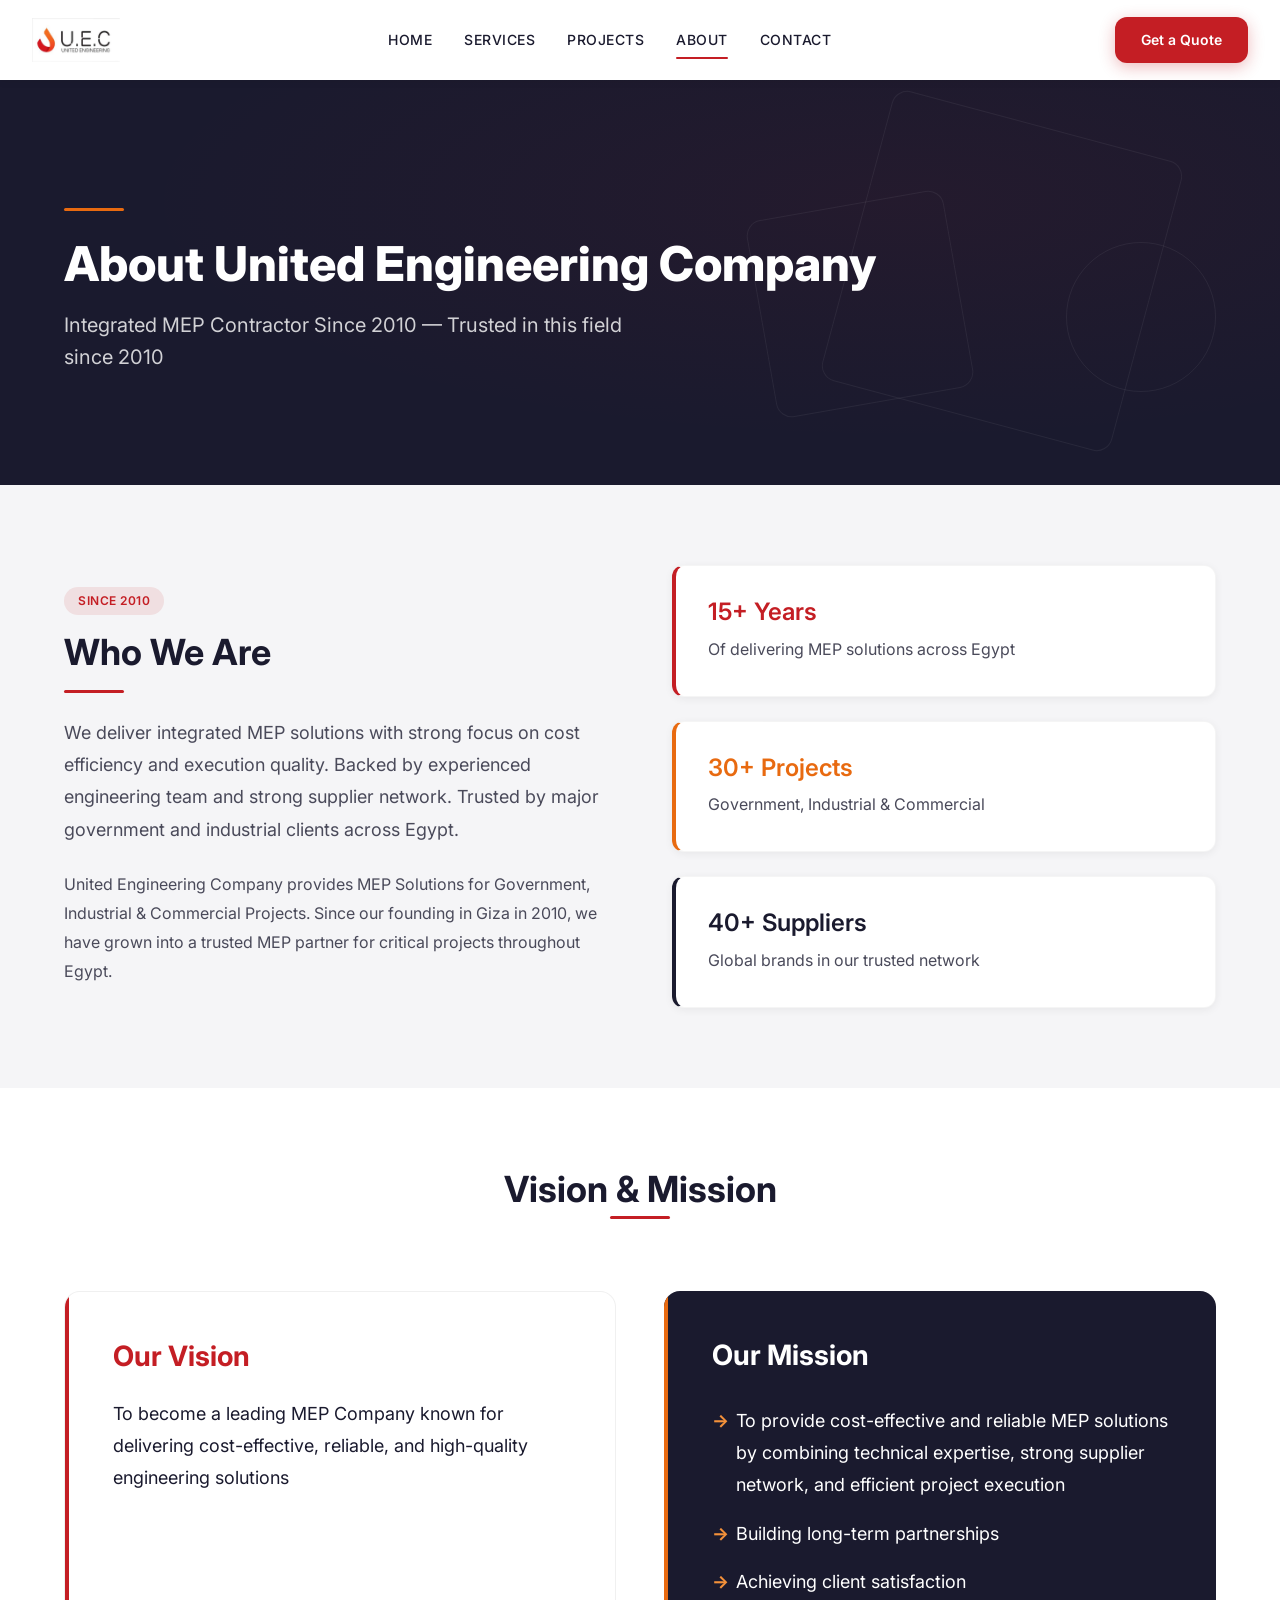
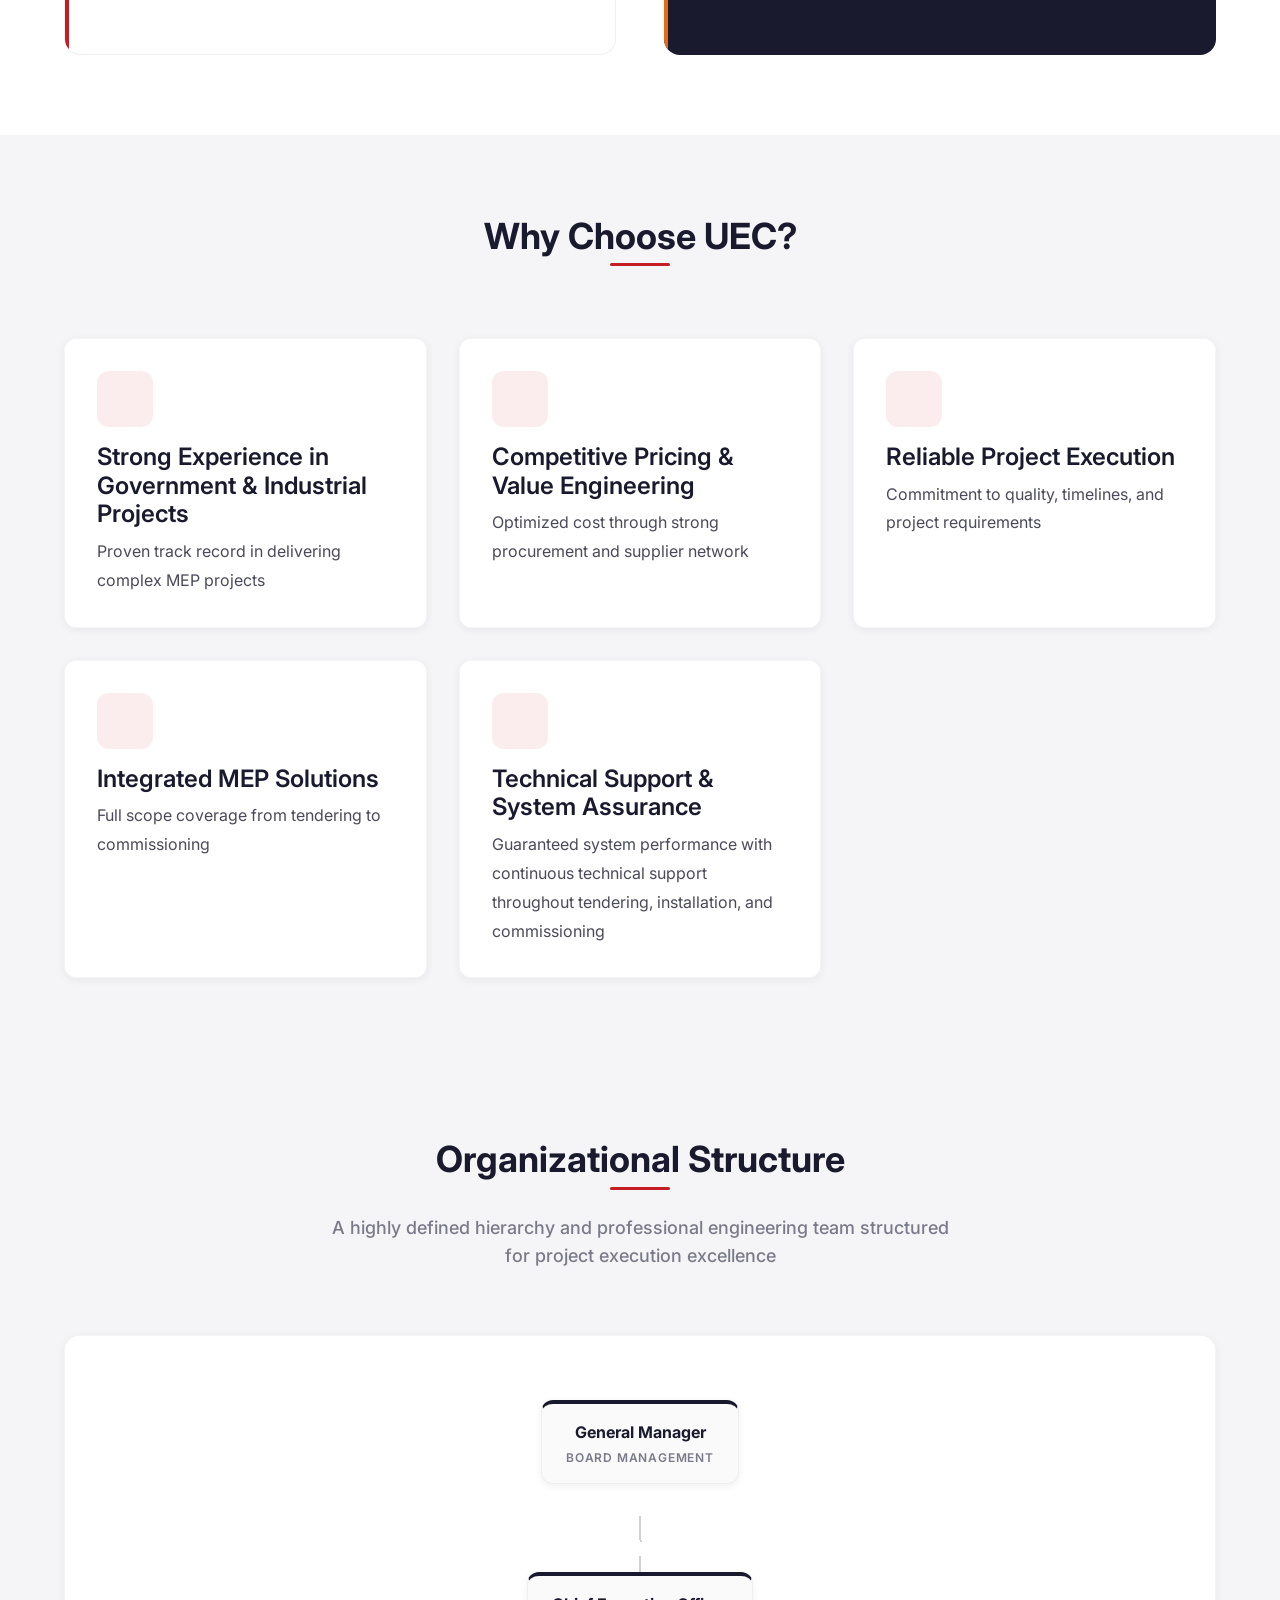
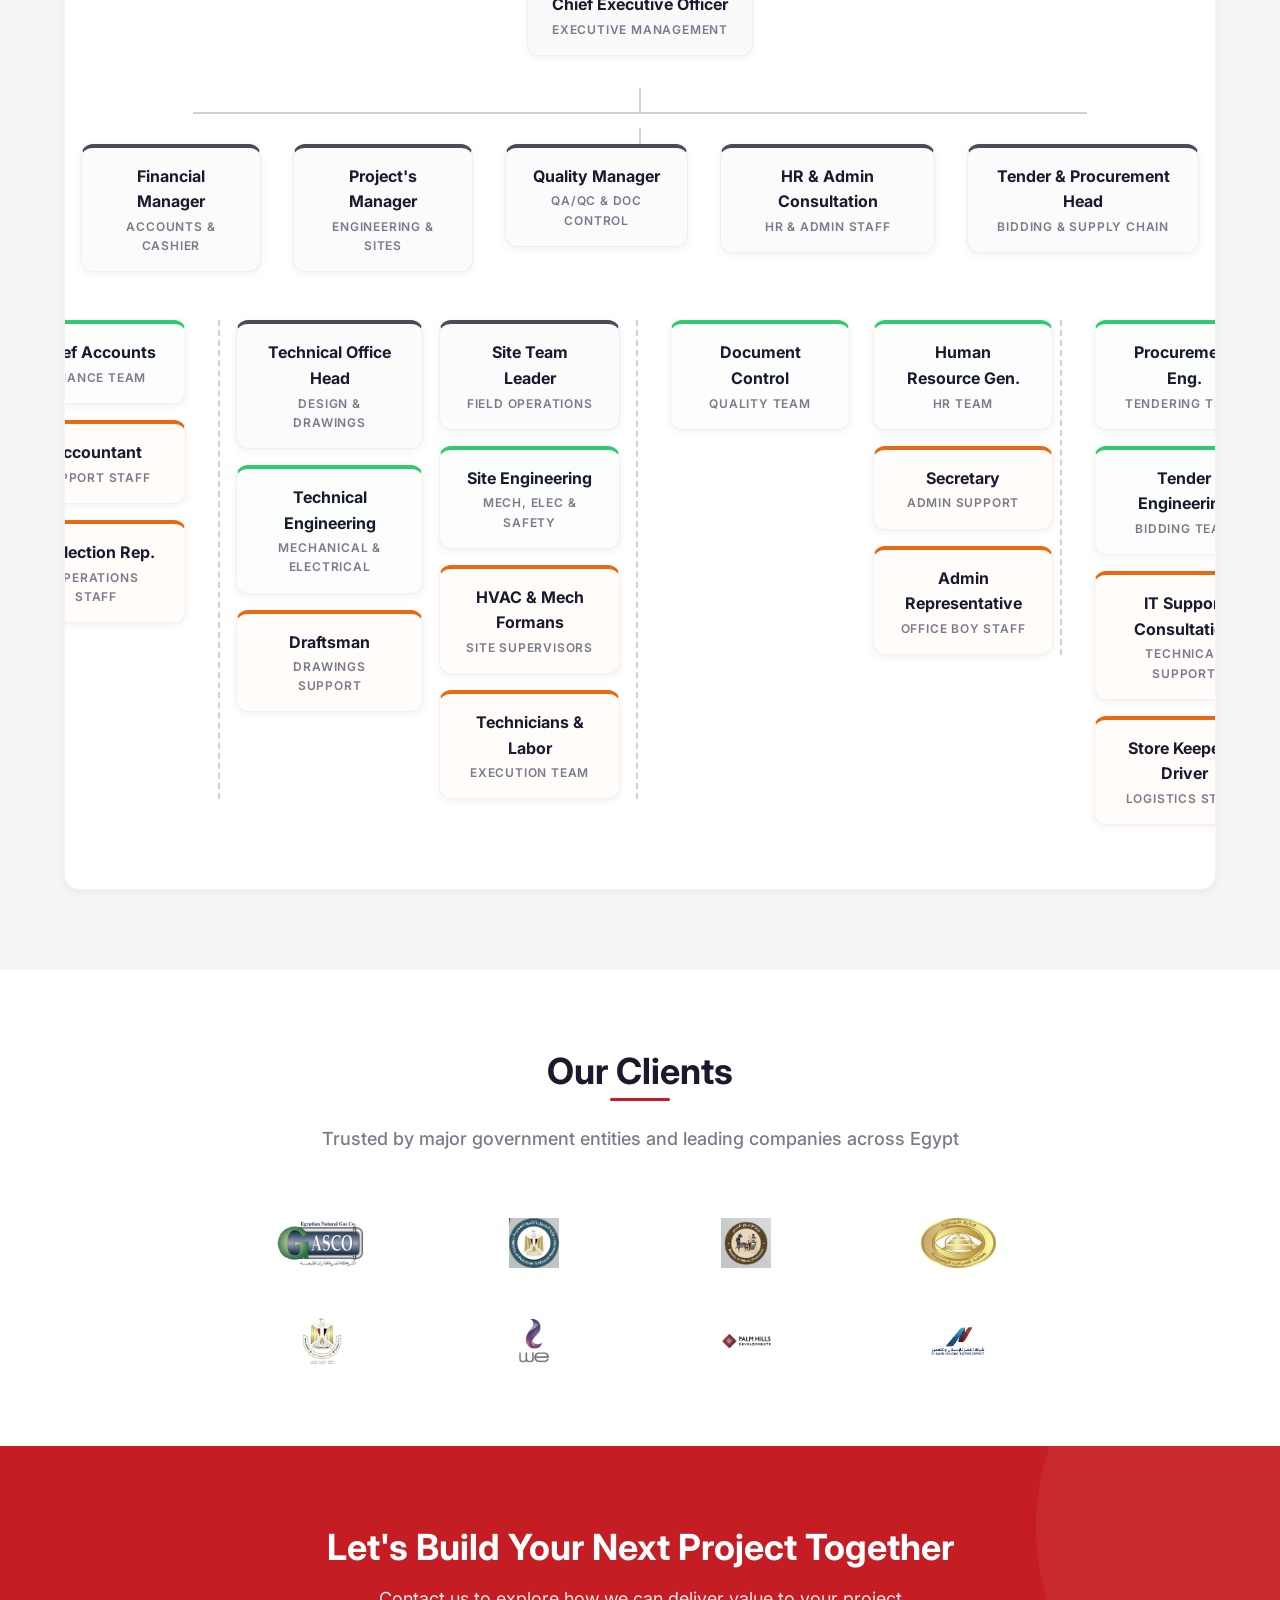
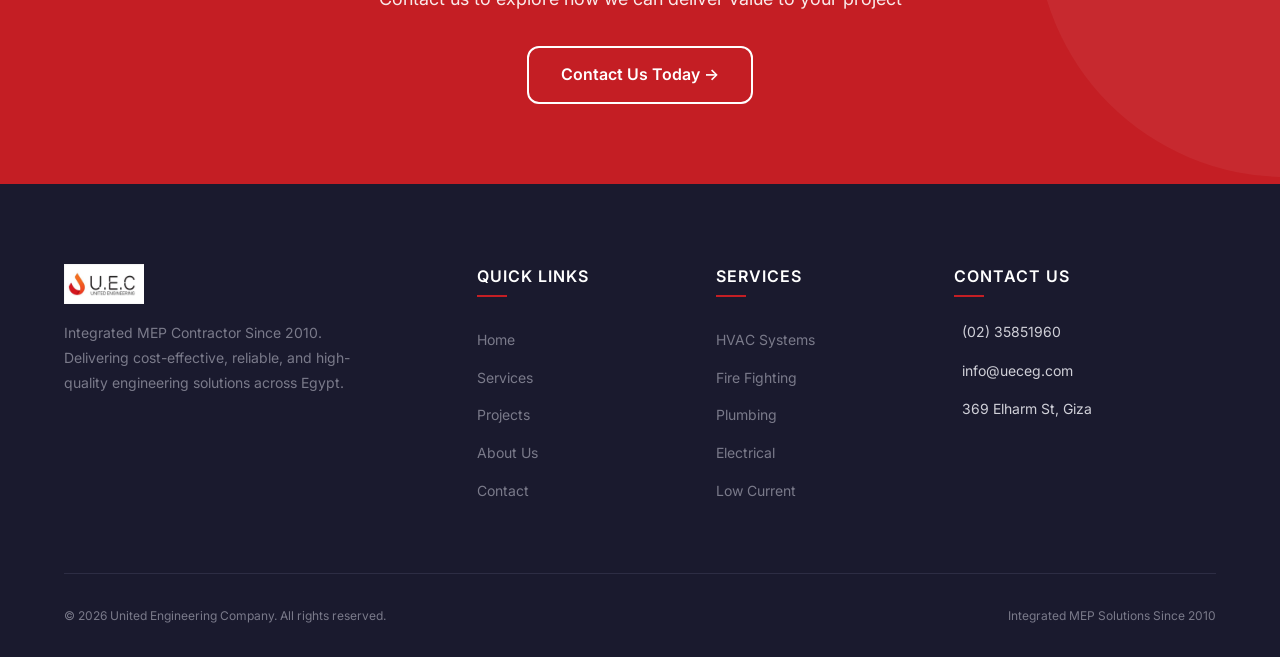
==== about.html @ 340e1df9 "Initial Commit" ====
<!DOCTYPE html>
<html lang="en">
<head>
  <meta charset="UTF-8">
  <meta name="viewport" content="width=device-width, initial-scale=1.0">
  <title>About Us — UEC | Trusted MEP Partner Since 2010</title>
  <meta name="description" content="Learn about United Engineering Company — our mission, vision, organizational structure, trusted clients, and supplier network.">
  <link rel="preconnect" href="https://fonts.googleapis.com">
  <link rel="preconnect" href="https://fonts.gstatic.com" crossorigin>
  <link href="https://fonts.googleapis.com/css2?family=Inter:wght@400;500;600;700;800&display=swap" rel="stylesheet">
  <link rel="stylesheet" href="css/reset.css">
  <link rel="stylesheet" href="css/variables.css">
  <link rel="stylesheet" href="css/base.css">
  <link rel="stylesheet" href="css/layout.css">
  <link rel="stylesheet" href="css/nav.css">
  <link rel="stylesheet" href="css/hero.css">
  <link rel="stylesheet" href="css/components.css">
  <link rel="stylesheet" href="css/footer.css">
  <link rel="stylesheet" href="css/icons.css">
  <link rel="stylesheet" href="css/animations.css">
  <link rel="stylesheet" href="css/responsive.css">
</head>
<body class="page-content">

  <!-- NAVBAR -->
  <nav class="navbar solid" id="navbar">
    <div class="nav-container">
      <a href="index.html" class="nav-logo"><img src="assets/images/logo_uec.jpeg" alt="UEC Logo"></a>
      <div class="nav-links">
        <a href="index.html">Home</a><a href="services.html">Services</a><a href="projects.html">Projects</a><a href="about.html" class="active">About</a><a href="contact.html">Contact</a>
      </div>
      <div class="nav-cta"><a href="contact.html" class="btn btn-primary btn-sm">Get a Quote</a></div>
      <button class="nav-toggle" id="navToggle" aria-label="Toggle navigation"><span></span><span></span><span></span></button>
    </div>
  </nav>
  <div class="nav-mobile" id="navMobile">
    <a href="index.html">Home</a><a href="services.html">Services</a><a href="projects.html">Projects</a><a href="about.html">About</a><a href="contact.html">Contact</a>
  </div>

  <!-- HERO -->
  <section class="hero-sub">
    <div class="hero-shapes">
      <div class="shape shape-1"></div>
      <div class="shape shape-2"></div>
      <div class="shape shape-3"></div>
    </div>
    <div class="container">
      <div class="divider"></div>
      <h1>About United Engineering Company</h1>
      <p>Integrated MEP Contractor Since 2010 — Trusted in this field since 2010</p>
    </div>
  </section>

  <!-- ABOUT / COMPANY STORY -->
  <section class="section" id="company-story">
    <div class="container">
      <div class="grid-2 reveal" style="align-items:center;gap:var(--space-3xl);">
        <div>
          <span class="badge badge-primary" style="margin-bottom:16px;">Since 2010</span>
          <h2>Who We Are</h2>
          <div class="divider" style="margin-bottom:var(--space-lg);"></div>
          <p style="font-size:var(--font-size-md);line-height:var(--line-height-relaxed);color:var(--color-grey-dark);margin-bottom:var(--space-lg);">We deliver integrated MEP solutions with strong focus on cost efficiency and execution quality. Backed by experienced engineering team and strong supplier network. Trusted by major government and industrial clients across Egypt.</p>
          <p style="color:var(--color-grey-dark);line-height:var(--line-height-relaxed);">United Engineering Company provides MEP Solutions for Government, Industrial & Commercial Projects. Since our founding in Giza in 2010, we have grown into a trusted MEP partner for critical projects throughout Egypt.</p>
        </div>
        <div style="display:flex;flex-direction:column;gap:var(--space-lg);">
          <div class="card" style="border-left:4px solid var(--color-primary);">
            <h4 style="color:var(--color-primary);">15+ Years</h4>
            <p>Of delivering MEP solutions across Egypt</p>
          </div>
          <div class="card" style="border-left:4px solid var(--color-accent);">
            <h4 style="color:var(--color-accent);">30+ Projects</h4>
            <p>Government, Industrial & Commercial</p>
          </div>
          <div class="card" style="border-left:4px solid var(--color-dark);">
            <h4>40+ Suppliers</h4>
            <p>Global brands in our trusted network</p>
          </div>
        </div>
      </div>
    </div>
  </section>

  <!-- VISION & MISSION -->
  <section class="section section-alt" id="vision-mission">
    <div class="container">
      <div class="section-header reveal">
        <h2>Vision & Mission</h2>
      </div>
      <div class="grid-2 reveal-stagger" style="gap:var(--space-2xl);">
        <div class="vm-card vision">
          <h3 class="text-primary">Our Vision</h3>
          <p>To become a leading MEP Company known for delivering cost-effective, reliable, and high-quality engineering solutions</p>
        </div>
        <div class="vm-card mission">
          <h3>Our Mission</h3>
          <ul>
            <li>To provide cost-effective and reliable MEP solutions by combining technical expertise, strong supplier network, and efficient project execution</li>
            <li>Building long-term partnerships</li>
            <li>Achieving client satisfaction</li>
          </ul>
        </div>
      </div>
    </div>
  </section>

  <!-- WHY CHOOSE UEC -->
  <section class="section" id="why-uec">
    <div class="container">
      <div class="section-header reveal">
        <h2>Why Choose UEC?</h2>
      </div>
      <div class="grid-3 reveal-stagger">
        <div class="card">
          <div class="card-icon"><i data-lucide="building-2"></i></div>
          <h4>Strong Experience in Government & Industrial Projects</h4>
          <p>Proven track record in delivering complex MEP projects</p>
        </div>
        <div class="card">
          <div class="card-icon"><i data-lucide="circle-dollar-sign"></i></div>
          <h4>Competitive Pricing & Value Engineering</h4>
          <p>Optimized cost through strong procurement and supplier network</p>
        </div>
        <div class="card">
          <div class="card-icon"><i data-lucide="check-circle"></i></div>
          <h4>Reliable Project Execution</h4>
          <p>Commitment to quality, timelines, and project requirements</p>
        </div>
        <div class="card">
          <div class="card-icon"><i data-lucide="wrench"></i></div>
          <h4>Integrated MEP Solutions</h4>
          <p>Full scope coverage from tendering to commissioning</p>
        </div>
        <div class="card">
          <div class="card-icon"><i data-lucide="shield-check"></i></div>
          <h4>Technical Support & System Assurance</h4>
          <p>Guaranteed system performance with continuous technical support throughout tendering, installation, and commissioning</p>
        </div>
      </div>
    </div>
  </section>

  <!-- ════════ ORGANIZATIONAL STRUCTURE ════════ -->
  <section class="section" id="org-structure-section">
    <div class="container">
      <div class="section-header reveal">
        <h2>Organizational Structure</h2>
        <p class="subtitle">A highly defined hierarchy and professional engineering team structured for project execution excellence</p>
      </div>

      <div class="org-structure reveal">
        <div class="org-tree">
          
          <!-- Level 1: Management -->
          <div class="org-row">
            <div class="org-node node-management">
              <h5>General Manager</h5>
              <p>Board Management</p>
            </div>
          </div>
          
          <div class="org-branch-container">
            <div class="org-branch-bar" style="left: 50%; right: 50%; width: 2px;"></div>
          </div>

          <!-- Level 2: Executive -->
          <div class="org-row org-row-connected">
            <div class="org-node node-management">
              <h5>Chief Executive Officer</h5>
              <p>Executive Management</p>
            </div>
          </div>

          <div class="org-branch-container">
            <div class="org-branch-bar" style="left: 10%; right: 10%;"></div>
          </div>

          <!-- Level 3: Department Heads -->
          <div class="org-row org-row-connected">
            <div class="org-node node-head">
              <h5>Financial Manager</h5>
              <p>Accounts & Cashier</p>
            </div>
            <div class="org-node node-head">
              <h5>Project's Manager</h5>
              <p>Engineering & Sites</p>
            </div>
            <div class="org-node node-head">
              <h5>Quality Manager</h5>
              <p>QA/QC & Doc Control</p>
            </div>
            <div class="org-node node-head">
              <h5>HR & Admin Consultation</h5>
              <p>HR & Admin Staff</p>
            </div>
            <div class="org-node node-head">
              <h5>Tender & Procurement Head</h5>
              <p>Bidding & Supply Chain</p>
            </div>
          </div>

          <!-- Level 4: Specialized Teams -->
          <div class="org-row" style="margin-top: var(--space-md);">
            
            <!-- Under Financial: Chief Accounts -->
            <div style="display: flex; flex-direction: column; align-items: center; gap: var(--space-md); min-width: 180px;">
              <div class="org-node node-team">
                <h5>Chief Accounts</h5>
                <p>Finance Team</p>
              </div>
              <div class="org-node node-support">
                <h5>Accountant</h5>
                <p>Support Staff</p>
              </div>
              <div class="org-node node-support">
                <h5>Collection Rep.</h5>
                <p>Operations Staff</p>
              </div>
            </div>

            <!-- Under Projects: Technical Head & Site Leaders -->
            <div style="display: flex; flex-direction: column; align-items: center; gap: var(--space-lg); min-width: 420px; border-left: 2px dashed var(--color-grey-light); padding-left: var(--space-md); border-right: 2px dashed var(--color-grey-light); padding-right: var(--space-md);">
              <div class="org-row" style="gap: var(--space-md);">
                <div style="display: flex; flex-direction: column; align-items: center; gap: var(--space-md);">
                  <div class="org-node node-head">
                    <h5>Technical Office Head</h5>
                    <p>Design & Drawings</p>
                  </div>
                  <div class="org-node node-team">
                    <h5>Technical Engineering</h5>
                    <p>Mechanical & Electrical</p>
                  </div>
                  <div class="org-node node-support">
                    <h5>Draftsman</h5>
                    <p>Drawings Support</p>
                  </div>
                </div>
                <div style="display: flex; flex-direction: column; align-items: center; gap: var(--space-md);">
                  <div class="org-node node-head">
                    <h5>Site Team Leader</h5>
                    <p>Field Operations</p>
                  </div>
                  <div class="org-node node-team">
                    <h5>Site Engineering</h5>
                    <p>Mech, Elec & Safety</p>
                  </div>
                  <div class="org-node node-support">
                    <h5>HVAC & Mech Formans</h5>
                    <p>Site Supervisors</p>
                  </div>
                  <div class="org-node node-support">
                    <h5>Technicians & Labor</h5>
                    <p>Execution Team</p>
                  </div>
                </div>
              </div>
            </div>

            <!-- Under Quality: Doc Control -->
            <div style="display: flex; flex-direction: column; align-items: center; gap: var(--space-md); min-width: 180px;">
              <div class="org-node node-team">
                <h5>Document Control</h5>
                <p>Quality Team</p>
              </div>
            </div>

            <!-- Under HR: HR Generalist & Secretary -->
            <div style="display: flex; flex-direction: column; align-items: center; gap: var(--space-md); min-width: 180px; border-right: 2px dashed var(--color-grey-light); padding-right: var(--space-md);">
              <div class="org-node node-team">
                <h5>Human Resource Gen.</h5>
                <p>HR Team</p>
              </div>
              <div class="org-node node-support">
                <h5>Secretary</h5>
                <p>Admin Support</p>
              </div>
              <div class="org-node node-support">
                <h5>Admin Representative</h5>
                <p>Office Boy Staff</p>
              </div>
            </div>

            <!-- Under Tender/Procurement: Procurement Eng, Tender Eng, IT Support -->
            <div style="display: flex; flex-direction: column; align-items: center; gap: var(--space-md); min-width: 180px;">
              <div class="org-node node-team">
                <h5>Procurement Eng.</h5>
                <p>Tendering Team</p>
              </div>
              <div class="org-node node-team">
                <h5>Tender Engineering</h5>
                <p>Bidding Team</p>
              </div>
              <div class="org-node node-support">
                <h5>IT Support Consultation</h5>
                <p>Technical Support</p>
              </div>
              <div class="org-node node-support">
                <h5>Store Keeper & Driver</h5>
                <p>Logistics Staff</p>
              </div>
            </div>

          </div>
          
        </div>
      </div>
    </div>
  </section>

  <!-- CLIENTS -->
  <section class="section section-alt" id="clients">
    <div class="container">
      <div class="section-header reveal">
        <h2>Our Clients</h2>
        <p class="subtitle">Trusted by major government entities and leading companies across Egypt</p>
      </div>
      <div class="logo-grid reveal-stagger" style="max-width:800px;margin:0 auto;grid-template-columns:repeat(4,1fr);gap:var(--space-2xl);">
        <img src="assets/images/clients/client_gasco.png" alt="GASCO - Egyptian Natural Gas Company">
        <img src="assets/images/clients/client_ministry_petroleum.jpeg" alt="Ministry of Petroleum">
        <img src="assets/images/clients/client_ministry_military_production.jpeg" alt="Ministry of Military Production">
        <img src="assets/images/clients/client_ministry_finance.jpeg" alt="Ministry of Finance">
        <img src="assets/images/clients/client_ministry_culture.jpeg" alt="Ministry of Culture">
        <img src="assets/images/clients/client_telecom_egypt_we.jpeg" alt="Telecom Egypt">
        <img src="assets/images/clients/client_palm_hills.jpeg" alt="Palm Hills">
        <img src="assets/images/clients/client_el_nasr_housing.jpeg" alt="El Nasr Housing">
      </div>
    </div>
  </section>

  <!-- CTA -->
  <section class="cta-banner reveal">
    <h2>Let's Build Your Next Project Together</h2>
    <p>Contact us to explore how we can deliver value to your project</p>
    <a href="contact.html" class="btn btn-outline">Contact Us Today →</a>
  </section>

  <!-- FOOTER -->
  <footer class="footer">
    <div class="container">
      <div class="footer-grid">
        <div class="footer-brand"><img src="assets/images/logo_uec.jpeg" alt="UEC Logo"><p>Integrated MEP Contractor Since 2010. Delivering cost-effective, reliable, and high-quality engineering solutions across Egypt.</p></div>
        <div><h5>Quick Links</h5><ul><li><a href="index.html">Home</a></li><li><a href="services.html">Services</a></li><li><a href="projects.html">Projects</a></li><li><a href="about.html">About Us</a></li><li><a href="contact.html">Contact</a></li></ul></div>
        <div><h5>Services</h5><ul><li><a href="services.html">HVAC Systems</a></li><li><a href="services.html">Fire Fighting</a></li><li><a href="services.html">Plumbing</a></li><li><a href="services.html">Electrical</a></li><li><a href="services.html">Low Current</a></li></ul></div>
        <div><h5>Contact Us</h5>
          <div class="footer-contact-item"><span class="icon"><i data-lucide="phone"></i></span><span>(02) 35851960</span></div>
          <div class="footer-contact-item"><span class="icon"><i data-lucide="mail"></i></span><span>info@ueceg.com</span></div>
          <div class="footer-contact-item"><span class="icon"><i data-lucide="map-pin"></i></span><span>369 Elharm St, Giza</span></div>
        </div>
      </div>
      <div class="footer-bottom"><span>© <span class="current-year">2026</span> United Engineering Company. All rights reserved.</span><span>Integrated MEP Solutions Since 2010</span></div>
    </div>
  </footer>

  <script src="https://unpkg.com/lucide@latest"></script>
  <script>lucide.createIcons();</script>
  <script src="js/main.js"></script>
</body>
</html>
---- css/variables.css ----
/* ============================================
   Design Tokens
   UEC - United Engineering Company
   ============================================ */

:root {
  /* ── Primary — UEC Red ── */
  --color-primary:        #C41E24;
  --color-primary-dark:   #9B1820;
  --color-primary-light:  #E84448;

  /* ── Accent — UEC Orange (logo flame) ── */
  --color-accent:         #E86A10;
  --color-accent-light:   #F4913A;

  /* ── Neutrals ── */
  --color-dark:           #1A1A2E;
  --color-dark-medium:    #2D2D44;
  --color-grey-dark:      #4A4A5A;
  --color-grey:           #7A7A8A;
  --color-grey-light:     #D0D0D8;
  --color-bg:             #F5F5F7;
  --color-bg-alt:         #EEEEF2;
  --color-white:          #FFFFFF;

  /* ── Functional ── */
  --color-success:        #2ECC71;
  --color-surface:        rgba(255, 255, 255, 0.85);

  /* ── Gradients ── */
  --gradient-brand:       linear-gradient(135deg, #C41E24 0%, #E86A10 100%);
  --gradient-brand-soft:  linear-gradient(135deg, rgba(196,30,36,0.08) 0%, rgba(232,106,16,0.08) 100%);
  --gradient-dark:        linear-gradient(135deg, #1A1A2E 0%, #2D2D44 100%);
  --gradient-hero:        linear-gradient(160deg, #1A1A2E 0%, #2D2D44 40%, #3D1520 100%);

  /* ── Typography ── */
  --font-family:          'Inter', -apple-system, BlinkMacSystemFont, 'Segoe UI', sans-serif;
  --font-size-xs:         0.75rem;    /* 12px */
  --font-size-sm:         0.875rem;   /* 14px */
  --font-size-base:       1rem;       /* 16px */
  --font-size-md:         1.125rem;   /* 18px */
  --font-size-lg:         1.25rem;    /* 20px */
  --font-size-xl:         1.5rem;     /* 24px */
  --font-size-2xl:        1.75rem;    /* 28px */
  --font-size-3xl:        2.25rem;    /* 36px */
  --font-size-4xl:        3rem;       /* 48px */
  --font-size-5xl:        3.5rem;     /* 56px */

  --font-weight-regular:  400;
  --font-weight-medium:   500;
  --font-weight-semibold: 600;
  --font-weight-bold:     700;
  --font-weight-extrabold:800;

  --line-height-tight:    1.2;
  --line-height-base:     1.6;
  --line-height-relaxed:  1.8;

  /* ── Spacing ── */
  --space-xs:   0.25rem;   /* 4px */
  --space-sm:   0.5rem;    /* 8px */
  --space-md:   1rem;      /* 16px */
  --space-lg:   1.5rem;    /* 24px */
  --space-xl:   2rem;      /* 32px */
  --space-2xl:  3rem;      /* 48px */
  --space-3xl:  4rem;      /* 64px */
  --space-4xl:  5rem;      /* 80px */
  --space-5xl:  6rem;      /* 96px */

  /* ── Layout ── */
  --max-width:      1200px;
  --max-width-wide: 1400px;
  --nav-height:     80px;

  /* ── Borders & Radius ── */
  --radius-sm:   6px;
  --radius-md:   12px;
  --radius-lg:   16px;
  --radius-xl:   24px;
  --radius-full: 9999px;

  /* ── Shadows ── */
  --shadow-sm:    0 2px 8px rgba(0, 0, 0, 0.06);
  --shadow-md:    0 4px 24px rgba(0, 0, 0, 0.08);
  --shadow-lg:    0 8px 40px rgba(0, 0, 0, 0.12);
  --shadow-xl:    0 16px 56px rgba(0, 0, 0, 0.16);
  --shadow-glow:  0 0 40px rgba(196, 30, 36, 0.15);

  /* ── Transitions ── */
  --transition-fast:   150ms ease;
  --transition-base:   300ms ease;
  --transition-slow:   500ms ease;
  --transition-spring: 400ms cubic-bezier(0.34, 1.56, 0.64, 1);

  /* ── Glass ── */
  --glass-bg:      rgba(255, 255, 255, 0.75);
  --glass-blur:    blur(16px);
  --glass-border:  1px solid rgba(255, 255, 255, 0.2);
}
---- css/base.css ----
/* ============================================
   Base / Global Styles
   ============================================ */

body {
  font-family: var(--font-family);
  font-size: var(--font-size-base);
  font-weight: var(--font-weight-regular);
  line-height: var(--line-height-base);
  color: var(--color-dark);
  background-color: var(--color-bg);
}

/* ── Headings ── */
h1 { font-size: var(--font-size-4xl); font-weight: var(--font-weight-extrabold); line-height: var(--line-height-tight); }
h2 { font-size: var(--font-size-3xl); font-weight: var(--font-weight-bold); line-height: var(--line-height-tight); }
h3 { font-size: var(--font-size-2xl); font-weight: var(--font-weight-bold); line-height: var(--line-height-tight); }
h4 { font-size: var(--font-size-xl); font-weight: var(--font-weight-semibold); line-height: var(--line-height-tight); }
h5 { font-size: var(--font-size-lg); font-weight: var(--font-weight-semibold); }
h6 { font-size: var(--font-size-md); font-weight: var(--font-weight-semibold); }

/* ── Text Utilities ── */
.text-primary { color: var(--color-primary); }
.text-accent  { color: var(--color-accent); }
.text-grey    { color: var(--color-grey); }
.text-white   { color: var(--color-white); }
.text-center  { text-align: center; }

.subtitle {
  font-size: var(--font-size-md);
  color: var(--color-grey);
  font-weight: var(--font-weight-medium);
  max-width: 640px;
}

/* ── Section Title Block ── */
.section-header {
  text-align: center;
  margin-bottom: var(--space-3xl);
}

.section-header h2 {
  margin-bottom: var(--space-md);
  position: relative;
  display: inline-block;
}

.section-header h2::after {
  content: '';
  position: absolute;
  bottom: -8px;
  left: 50%;
  transform: translateX(-50%);
  width: 60px;
  height: 3px;
  background: var(--color-primary);
  border-radius: var(--radius-full);
}

.section-header .subtitle {
  margin: var(--space-md) auto 0;
}

/* ── Links ── */
a {
  transition: color var(--transition-fast);
}

a:hover {
  color: var(--color-primary);
}

/* ── Selection ── */
::selection {
  background: var(--color-primary);
  color: var(--color-white);
}

/* ── Scrollbar ── */
::-webkit-scrollbar {
  width: 8px;
}
::-webkit-scrollbar-track {
  background: var(--color-bg);
}
::-webkit-scrollbar-thumb {
  background: var(--color-grey-light);
  border-radius: var(--radius-full);
}
::-webkit-scrollbar-thumb:hover {
  background: var(--color-grey);
}
---- css/layout.css ----
/* ============================================
   Layout — Containers, Grid, Sections
   ============================================ */

.container {
  width: 100%;
  max-width: var(--max-width);
  margin: 0 auto;
  padding: 0 var(--space-lg);
}

.container-wide {
  max-width: var(--max-width-wide);
  margin: 0 auto;
  padding: 0 var(--space-lg);
}

/* ── Section Wrapper ── */
.section {
  padding: var(--space-4xl) 0;
}

.section-alt {
  background: var(--color-white);
}

.section-dark {
  background: var(--color-dark);
  color: var(--color-white);
}

/* ── Grid Layouts ── */
.grid-2 {
  display: grid;
  grid-template-columns: repeat(2, 1fr);
  gap: var(--space-xl);
}

.grid-3 {
  display: grid;
  grid-template-columns: repeat(3, 1fr);
  gap: var(--space-xl);
}

.grid-4 {
  display: grid;
  grid-template-columns: repeat(4, 1fr);
  gap: var(--space-lg);
}

.grid-5 {
  display: grid;
  grid-template-columns: repeat(5, 1fr);
  gap: var(--space-lg);
}

/* ── Flex Utilities ── */
.flex {
  display: flex;
}

.flex-center {
  display: flex;
  align-items: center;
  justify-content: center;
}

.flex-between {
  display: flex;
  align-items: center;
  justify-content: space-between;
}

.flex-wrap {
  flex-wrap: wrap;
}

.gap-sm { gap: var(--space-sm); }
.gap-md { gap: var(--space-md); }
.gap-lg { gap: var(--space-lg); }
.gap-xl { gap: var(--space-xl); }

/* ── Page Content Offset for Fixed Nav ── */
.page-content {
  padding-top: var(--nav-height);
}
---- css/nav.css ----
/* ============================================
   Navigation
   ============================================ */

.navbar {
  position: fixed;
  top: 0;
  left: 0;
  right: 0;
  height: var(--nav-height);
  display: flex;
  align-items: center;
  z-index: 1000;
  transition: all var(--transition-base);
  background: transparent;
}

.navbar.scrolled {
  background: var(--glass-bg);
  backdrop-filter: var(--glass-blur);
  -webkit-backdrop-filter: var(--glass-blur);
  box-shadow: var(--shadow-sm);
}

.navbar.solid {
  background: var(--color-white);
  box-shadow: var(--shadow-sm);
}

.nav-container {
  width: 100%;
  max-width: var(--max-width-wide);
  margin: 0 auto;
  padding: 0 var(--space-xl);
  display: flex;
  align-items: center;
  justify-content: space-between;
}

.nav-logo img { height: 44px; width: auto; }

.nav-links {
  display: flex;
  align-items: center;
  gap: var(--space-xl);
}

.nav-links a {
  font-size: var(--font-size-sm);
  font-weight: var(--font-weight-medium);
  color: var(--color-dark);
  position: relative;
  padding: 8px 0;
  text-transform: uppercase;
  letter-spacing: 0.5px;
  transition: color var(--transition-fast);
}

.navbar:not(.scrolled):not(.solid) .nav-links a { color: var(--color-white); }

.nav-links a::after {
  content: '';
  position: absolute;
  bottom: 0; left: 0;
  width: 0; height: 2px;
  background: var(--color-primary);
  transition: width var(--transition-base);
  border-radius: var(--radius-full);
}

.nav-links a:hover::after, .nav-links a.active::after { width: 100%; }
.nav-links a:hover { color: var(--color-primary); }
.navbar:not(.scrolled):not(.solid) .nav-links a:hover { color: var(--color-accent-light); }

.nav-cta { margin-left: var(--space-md); }
.nav-cta .btn { padding: 10px 24px; font-size: var(--font-size-sm); }

.navbar:not(.scrolled):not(.solid) .nav-cta .btn-primary {
  background: var(--color-white); color: var(--color-primary); box-shadow: none;
}

.nav-toggle {
  display: none;
  flex-direction: column;
  gap: 5px;
  cursor: pointer;
  padding: 8px;
  z-index: 1010;
}

.nav-toggle span {
  width: 24px; height: 2px;
  background: var(--color-dark);
  transition: all var(--transition-base);
  border-radius: var(--radius-full);
}

.navbar:not(.scrolled):not(.solid) .nav-toggle span { background: var(--color-white); }
.nav-toggle.active span:nth-child(1) { transform: rotate(45deg) translate(5px, 5px); }
.nav-toggle.active span:nth-child(2) { opacity: 0; }
.nav-toggle.active span:nth-child(3) { transform: rotate(-45deg) translate(5px, -5px); }

.nav-mobile { display: none; }
---- css/hero.css ----
/* ============================================
   Hero Sections
   ============================================ */

.hero {
  position: relative;
  min-height: 85vh;
  display: flex;
  align-items: center;
  background: var(--color-dark);
  overflow: hidden;
  color: var(--color-white);
}

.hero::before {
  content: '';
  position: absolute;
  inset: 0;
  background: radial-gradient(ellipse at 80% 20%, rgba(196,30,36,0.08) 0%, transparent 50%);
  pointer-events: none;
}

/* Geometric decorative shapes */
.hero::after {
  content: '';
  position: absolute;
  top: -10%;
  right: -5%;
  width: 600px;
  height: 600px;
  border: 1px solid rgba(255,255,255,0.05);
  border-radius: 50%;
  pointer-events: none;
}

.hero-content {
  position: relative;
  z-index: 1;
  max-width: 700px;
}

.hero-badge {
  display: inline-flex;
  align-items: center;
  gap: var(--space-sm);
  background: rgba(255,255,255,0.1);
  border: 1px solid rgba(255,255,255,0.15);
  border-radius: var(--radius-full);
  padding: 8px 20px;
  font-size: var(--font-size-sm);
  font-weight: var(--font-weight-medium);
  margin-bottom: var(--space-xl);
  backdrop-filter: blur(8px);
}

.hero h1 {
  font-size: var(--font-size-5xl);
  font-weight: var(--font-weight-extrabold);
  line-height: 1.1;
  margin-bottom: var(--space-lg);
}

.hero h1 span {
  color: var(--color-accent);
}

.hero p {
  font-size: var(--font-size-lg);
  line-height: var(--line-height-relaxed);
  opacity: 0.85;
  margin-bottom: var(--space-xl);
  max-width: 560px;
}

.hero-actions {
  display: flex;
  gap: var(--space-md);
  flex-wrap: wrap;
}

/* Floating geometric elements */
.hero-shapes {
  position: absolute;
  inset: 0;
  pointer-events: none;
  overflow: hidden;
}

.hero-shapes .shape {
  position: absolute;
  border: 1px solid rgba(255,255,255,0.06);
  border-radius: var(--radius-lg);
}

.hero-shapes .shape-1 {
  width: 300px; height: 300px;
  top: 10%; right: 10%;
  transform: rotate(15deg);
  animation: float 8s ease-in-out infinite;
}

.hero-shapes .shape-2 {
  width: 200px; height: 200px;
  bottom: 20%; right: 25%;
  transform: rotate(-10deg);
  animation: float 10s ease-in-out infinite reverse;
}

.hero-shapes .shape-3 {
  width: 150px; height: 150px;
  top: 40%; right: 5%;
  border-radius: 50%;
  animation: float 12s ease-in-out infinite;
}

@keyframes float {
  0%, 100% { transform: translateY(0) rotate(15deg); }
  50%      { transform: translateY(-20px) rotate(20deg); }
}

/* ── Sub-page Hero (smaller) ── */
.hero-sub {
  min-height: 45vh;
  padding-top: var(--nav-height);
  padding-bottom: var(--space-4xl);
  display: flex;
  align-items: center;
  background: var(--color-dark);
  position: relative;
  overflow: hidden;
  color: var(--color-white);
}

.hero-sub::before {
  content: '';
  position: absolute;
  inset: 0;
  background: radial-gradient(ellipse at 70% 30%, rgba(196,30,36,0.06) 0%, transparent 60%);
  pointer-events: none;
}

.hero-sub .container { position: relative; z-index: 1; }

.hero-sub h1 {
  font-size: var(--font-size-4xl);
  margin-bottom: var(--space-md);
}

.hero-sub p {
  font-size: var(--font-size-lg);
  opacity: 0.8;
  max-width: 600px;
}

.hero-sub .divider {
  background: var(--color-accent);
  margin-bottom: var(--space-lg);
}
---- css/components.css ----
/* ============================================
   Reusable Components
   ============================================ */

/* ── Buttons ── */
.btn {
  display: inline-flex;
  align-items: center;
  gap: var(--space-sm);
  padding: 14px 32px;
  font-size: var(--font-size-base);
  font-weight: var(--font-weight-semibold);
  border-radius: var(--radius-md);
  transition: all var(--transition-base);
  cursor: pointer;
  border: 2px solid transparent;
  white-space: nowrap;
}

.btn-primary {
  background: var(--color-primary);
  color: var(--color-white);
  box-shadow: 0 4px 16px rgba(196, 30, 36, 0.3);
}

.btn-primary:hover {
  transform: translateY(-2px);
  box-shadow: 0 8px 28px rgba(196, 30, 36, 0.4);
  color: var(--color-white);
}

.btn-outline {
  border: 2px solid var(--color-white);
  color: var(--color-white);
  background: transparent;
}

.btn-outline:hover {
  background: var(--color-white);
  color: var(--color-primary);
  transform: translateY(-2px);
}

.btn-outline-dark {
  border: 2px solid var(--color-primary);
  color: var(--color-primary);
  background: transparent;
}

.btn-outline-dark:hover {
  background: var(--color-primary);
  color: var(--color-white);
  transform: translateY(-2px);
}

.btn-sm {
  padding: 10px 20px;
  font-size: var(--font-size-sm);
}

.btn-icon {
  font-size: 1.1em;
}

/* ── Cards ── */
.card {
  background: var(--color-white);
  border-radius: var(--radius-md);
  padding: var(--space-xl);
  box-shadow: var(--shadow-sm);
  transition: all var(--transition-base);
  border: 1px solid rgba(0, 0, 0, 0.04);
}

.card:hover {
  transform: translateY(-4px);
  box-shadow: var(--shadow-lg);
}

.card-image {
  width: 100%;
  height: 220px;
  object-fit: cover;
  border-radius: var(--radius-md) var(--radius-md) 0 0;
  margin: calc(var(--space-xl) * -1);
  margin-bottom: var(--space-lg);
  width: calc(100% + var(--space-xl) * 2);
}

.card-icon {
  width: 56px;
  height: 56px;
  border-radius: var(--radius-md);
  background: rgba(196, 30, 36, 0.08);
  display: flex;
  align-items: center;
  justify-content: center;
  font-size: 24px;
  margin-bottom: var(--space-md);
  color: var(--color-primary);
}

.card h3, .card h4 {
  margin-bottom: var(--space-sm);
}

.card p {
  color: var(--color-grey-dark);
  line-height: var(--line-height-relaxed);
}

.card ul {
  margin-top: var(--space-sm);
}

.card ul li {
  padding: 6px 0;
  color: var(--color-grey-dark);
  position: relative;
  padding-left: 20px;
}

.card ul li::before {
  content: '';
  position: absolute;
  left: 0;
  top: 14px;
  width: 8px;
  height: 8px;
  border-radius: 50%;
  background: var(--color-primary);
}

/* ── Badge ── */
.badge {
  display: inline-block;
  padding: 4px 14px;
  font-size: var(--font-size-xs);
  font-weight: var(--font-weight-semibold);
  border-radius: var(--radius-full);
  text-transform: uppercase;
  letter-spacing: 0.5px;
}

.badge-primary {
  background: rgba(196, 30, 36, 0.1);
  color: var(--color-primary);
}

.badge-accent {
  background: rgba(232, 106, 16, 0.1);
  color: var(--color-accent);
}

/* ── Divider ── */
.divider {
  width: 60px;
  height: 3px;
  background: var(--color-primary);
  border-radius: var(--radius-full);
  margin: var(--space-md) 0;
}

.divider-center {
  margin-left: auto;
  margin-right: auto;
}

/* ── Logo Grid ── */
.logo-grid {
  display: grid;
  grid-template-columns: repeat(auto-fill, minmax(120px, 1fr));
  gap: var(--space-lg);
  align-items: center;
  justify-items: center;
}

.logo-grid img {
  max-height: 50px;
  width: auto;
  max-width: 120px;
  object-fit: contain;
  filter: grayscale(40%);
  opacity: 0.8;
  transition: all var(--transition-base);
}

.logo-grid img:hover {
  filter: grayscale(0%);
  opacity: 1;
  transform: scale(1.08);
}

/* ── Logo Marquee ── */
.logo-marquee {
  overflow: hidden;
  position: relative;
  padding: var(--space-xl) 0;
}

.logo-marquee::before,
.logo-marquee::after {
  content: '';
  position: absolute;
  top: 0;
  bottom: 0;
  width: 80px;
  z-index: 2;
  pointer-events: none;
}

.logo-marquee::before {
  left: 0;
  background: linear-gradient(to right, var(--color-bg), transparent);
}

.logo-marquee::after {
  right: 0;
  background: linear-gradient(to left, var(--color-bg), transparent);
}

.logo-marquee-track {
  display: flex;
  gap: var(--space-3xl);
  align-items: center;
  animation: marquee 30s linear infinite;
  width: max-content;
}

.logo-marquee-track img {
  max-height: 44px;
  width: auto;
  object-fit: contain;
  filter: grayscale(30%);
  opacity: 0.7;
  transition: all var(--transition-base);
  flex-shrink: 0;
}

.logo-marquee-track img:hover {
  filter: grayscale(0%);
  opacity: 1;
}

@keyframes marquee {
  0%   { transform: translateX(0); }
  100% { transform: translateX(-50%); }
}

/* ── Stats Counter ── */
.stats-bar {
  background: var(--color-dark);
  padding: var(--space-3xl) var(--space-lg);
}

.stats-grid {
  display: grid;
  grid-template-columns: repeat(4, 1fr);
  gap: var(--space-xl);
  max-width: var(--max-width);
  margin: 0 auto;
  text-align: center;
}

.stat-item {
  color: var(--color-white);
}

.stat-number {
  font-size: var(--font-size-4xl);
  font-weight: var(--font-weight-extrabold);
  color: var(--color-primary);
}

.stat-label {
  font-size: var(--font-size-sm);
  color: var(--color-grey-light);
  margin-top: var(--space-xs);
  font-weight: var(--font-weight-medium);
  text-transform: uppercase;
  letter-spacing: 1px;
}

/* ── CTA Banner ── */
.cta-banner {
  background: var(--color-primary);
  padding: var(--space-4xl) var(--space-lg);
  text-align: center;
  color: var(--color-white);
  position: relative;
  overflow: hidden;
}

.cta-banner::before {
  content: '';
  position: absolute;
  top: -50%;
  right: -20%;
  width: 500px;
  height: 500px;
  border-radius: 50%;
  background: rgba(255, 255, 255, 0.05);
}

.cta-banner h2 {
  margin-bottom: var(--space-md);
  position: relative;
  z-index: 1;
}

.cta-banner p {
  margin-bottom: var(--space-xl);
  font-size: var(--font-size-md);
  opacity: 0.9;
  position: relative;
  z-index: 1;
}

.cta-banner .btn {
  position: relative;
  z-index: 1;
}

/* ── Service Block (alternating layout) ── */
.service-block {
  display: grid;
  grid-template-columns: 1fr 1fr;
  gap: var(--space-3xl);
  align-items: center;
  padding: var(--space-4xl) 0;
  border-bottom: 1px solid var(--color-grey-light);
}

.service-block:last-child {
  border-bottom: none;
}

.service-block.reverse {
  direction: rtl;
}

.service-block.reverse > * {
  direction: ltr;
}

.service-icon-large {
  width: 100%;
  height: 320px;
  border-radius: var(--radius-lg);
  background: rgba(196, 30, 36, 0.06);
  display: flex;
  align-items: center;
  justify-content: center;
  font-size: 80px;
  position: relative;
  overflow: hidden;
}

.service-icon-large::before {
  content: '';
  position: absolute;
  inset: 0;
  background: var(--color-primary);
  opacity: 0.06;
  border-radius: inherit;
}

.service-image {
  width: 100%;
  height: 320px;
  object-fit: cover;
  border-radius: var(--radius-lg);
  transition: transform var(--transition-slow);
}

.service-block:hover .service-image {
  transform: scale(1.03);
}

.service-content h3 {
  font-size: var(--font-size-2xl);
  margin-bottom: var(--space-md);
  color: var(--color-dark);
}

.service-content .divider {
  margin-bottom: var(--space-lg);
}

.service-content ul li {
  padding: 10px 0 10px 28px;
  color: var(--color-grey-dark);
  font-size: var(--font-size-md);
  position: relative;
}

.service-content ul li::before {
  content: '✓';
  position: absolute;
  left: 0;
  color: var(--color-primary);
  font-weight: var(--font-weight-bold);
}

/* ── Project Card ── */
.project-card {
  background: var(--color-white);
  border-radius: var(--radius-md);
  overflow: hidden;
  box-shadow: var(--shadow-sm);
  transition: all var(--transition-base);
  border: 1px solid rgba(0, 0, 0, 0.04);
}

.project-card:hover {
  transform: translateY(-6px);
  box-shadow: var(--shadow-lg);
}

.project-card-image {
  width: 100%;
  height: 240px;
  object-fit: cover;
  transition: transform var(--transition-slow);
}

.project-card:hover .project-card-image {
  transform: scale(1.05);
}

.project-card-image-wrapper {
  overflow: hidden;
  position: relative;
}

.project-card-image-wrapper .badge {
  position: absolute;
  top: 16px;
  left: 16px;
  background: rgba(26, 26, 46, 0.8);
  color: var(--color-white);
  backdrop-filter: blur(8px);
  z-index: 1;
}

.project-card-body {
  padding: var(--space-xl);
}

.project-card-body h4 {
  margin-bottom: var(--space-xs);
  color: var(--color-dark);
}

.project-card-body .client {
  font-size: var(--font-size-sm);
  color: var(--color-primary);
  font-weight: var(--font-weight-medium);
  margin-bottom: var(--space-md);
}

.project-card-body ul li {
  padding: 4px 0 4px 20px;
  color: var(--color-grey-dark);
  font-size: var(--font-size-sm);
  position: relative;
}

.project-card-body ul li::before {
  content: '';
  position: absolute;
  left: 0;
  top: 12px;
  width: 6px;
  height: 6px;
  border-radius: 50%;
  background: var(--color-accent);
}

.project-card-body .description {
  margin-top: var(--space-md);
  padding-top: var(--space-md);
  border-top: 1px solid var(--color-bg-alt);
  font-size: var(--font-size-sm);
  color: var(--color-grey);
  font-style: italic;
}

/* ── Filter Tabs ── */
.filter-tabs {
  display: flex;
  flex-wrap: wrap;
  gap: var(--space-sm);
  justify-content: center;
  margin-bottom: var(--space-3xl);
}

.filter-tab {
  padding: 10px 24px;
  border-radius: var(--radius-full);
  font-size: var(--font-size-sm);
  font-weight: var(--font-weight-medium);
  background: var(--color-white);
  color: var(--color-grey-dark);
  border: 1px solid var(--color-grey-light);
  transition: all var(--transition-fast);
  cursor: pointer;
}

.filter-tab:hover,
.filter-tab.active {
  background: var(--color-primary);
  color: var(--color-white);
  border-color: var(--color-primary);
}

/* ── Accordion ── */
.accordion-item {
  border: 1px solid var(--color-grey-light);
  border-radius: var(--radius-md);
  margin-bottom: var(--space-sm);
  overflow: hidden;
  background: var(--color-white);
}

.accordion-header {
  display: flex;
  justify-content: space-between;
  align-items: center;
  padding: var(--space-lg) var(--space-xl);
  cursor: pointer;
  font-weight: var(--font-weight-semibold);
  font-size: var(--font-size-md);
  transition: background var(--transition-fast);
}

.accordion-header:hover {
  background: var(--color-bg);
}

.accordion-header .chevron {
  transition: transform var(--transition-base);
  font-size: var(--font-size-lg);
  color: var(--color-grey);
}

.accordion-item.open .accordion-header .chevron {
  transform: rotate(180deg);
}

.accordion-body {
  max-height: 0;
  overflow: hidden;
  transition: max-height var(--transition-base);
}

.accordion-body-inner {
  padding: 0 var(--space-xl) var(--space-xl);
}

.accordion-body-inner ul li {
  padding: 6px 0 6px 20px;
  position: relative;
  color: var(--color-grey-dark);
}

.accordion-body-inner ul li::before {
  content: '•';
  position: absolute;
  left: 4px;
  color: var(--color-primary);
  font-weight: bold;
}

/* ── Contact Info Card ── */
.contact-card {
  display: flex;
  align-items: center;
  gap: var(--space-lg);
  padding: var(--space-xl);
  background: var(--color-white);
  border-radius: var(--radius-md);
  box-shadow: var(--shadow-sm);
  transition: all var(--transition-base);
  border: 1px solid rgba(0, 0, 0, 0.04);
}

.contact-card:hover {
  transform: translateY(-3px);
  box-shadow: var(--shadow-md);
  border-color: var(--color-primary);
}

.contact-card-icon {
  width: 56px;
  height: 56px;
  border-radius: var(--radius-md);
  background: rgba(196, 30, 36, 0.08);
  display: flex;
  align-items: center;
  justify-content: center;
  font-size: 22px;
  color: var(--color-primary);
  flex-shrink: 0;
}

.contact-card h4 {
  font-size: var(--font-size-sm);
  color: var(--color-grey);
  font-weight: var(--font-weight-medium);
  text-transform: uppercase;
  letter-spacing: 0.5px;
  margin-bottom: 4px;
}

.contact-card p {
  font-size: var(--font-size-md);
  font-weight: var(--font-weight-semibold);
  color: var(--color-dark);
}

/* ── Form ── */
.form-group {
  margin-bottom: var(--space-lg);
}

.form-group label {
  display: block;
  font-size: var(--font-size-sm);
  font-weight: var(--font-weight-medium);
  color: var(--color-dark);
  margin-bottom: var(--space-xs);
}

.form-control {
  width: 100%;
  padding: 14px 18px;
  font-size: var(--font-size-base);
  border: 1px solid var(--color-grey-light);
  border-radius: var(--radius-md);
  background: var(--color-white);
  color: var(--color-dark);
  transition: border-color var(--transition-fast), box-shadow var(--transition-fast);
}

.form-control:focus {
  outline: none;
  border-color: var(--color-primary);
  box-shadow: 0 0 0 3px rgba(196, 30, 36, 0.1);
}

textarea.form-control {
  resize: vertical;
  min-height: 140px;
}

select.form-control {
  appearance: none;
  background-image: url("data:image/svg+xml,%3Csvg xmlns='http://www.w3.org/2000/svg' width='12' height='8' viewBox='0 0 12 8'%3E%3Cpath fill='%237A7A8A' d='M1 1l5 5 5-5'/%3E%3C/svg%3E");
  background-repeat: no-repeat;
  background-position: right 16px center;
  padding-right: 40px;
}

/* ── Vision/Mission Cards ── */
.vm-card {
  padding: var(--space-2xl);
  border-radius: var(--radius-lg);
  position: relative;
  overflow: hidden;
}

.vm-card::before {
  content: '';
  position: absolute;
  top: 0;
  left: 0;
  width: 4px;
  height: 100%;
  background: var(--color-primary);
}

.vm-card.vision {
  background: var(--color-white);
  border: 1px solid rgba(0,0,0,0.06);
}

.vm-card.mission {
  background: var(--color-dark);
  color: var(--color-white);
}

.vm-card.mission::before {
  background: var(--color-accent);
}

.vm-card h3 {
  margin-bottom: var(--space-lg);
}

.vm-card p, .vm-card ul li {
  font-size: var(--font-size-md);
  line-height: var(--line-height-relaxed);
}

.vm-card ul li {
  padding: 8px 0 8px 24px;
  position: relative;
}

.vm-card ul li::before {
  content: '→';
  position: absolute;
  left: 0;
  color: var(--color-accent);
  font-weight: bold;
}

.vm-card.mission ul li::before {
  color: var(--color-accent-light);
}

/* ============================================
   Interactive Lightbox Gallery Modal
   ============================================ */
.lightbox {
  position: fixed;
  inset: 0;
  background: rgba(10, 10, 18, 0.85);
  backdrop-filter: blur(16px);
  -webkit-backdrop-filter: blur(16px);
  z-index: 2000;
  display: flex;
  align-items: center;
  justify-content: center;
  opacity: 0;
  visibility: hidden;
  transition: opacity var(--transition-base), visibility var(--transition-base);
}

.lightbox.active {
  opacity: 1;
  visibility: visible;
}

.lightbox-content {
  position: relative;
  width: 90%;
  max-width: 960px;
  display: flex;
  flex-direction: column;
  align-items: center;
  justify-content: center;
}

.lightbox-image-container {
  width: 100%;
  max-height: 75vh;
  display: flex;
  align-items: center;
  justify-content: center;
  overflow: hidden;
  border-radius: var(--radius-lg);
  box-shadow: var(--shadow-xl);
  background: rgba(0, 0, 0, 0.4);
  border: 1px solid rgba(255, 255, 255, 0.1);
}

.lightbox-image {
  max-width: 100%;
  max-height: 75vh;
  object-fit: contain;
  transform: scale(0.96);
  transition: transform var(--transition-spring), opacity var(--transition-fast);
  opacity: 0;
}

.lightbox.active .lightbox-image {
  transform: scale(1);
  opacity: 1;
}

.lightbox-close {
  position: absolute;
  top: -48px;
  right: 0;
  background: rgba(255, 255, 255, 0.1);
  border: 1px solid rgba(255, 255, 255, 0.2);
  color: var(--color-white);
  width: 36px;
  height: 36px;
  border-radius: 50%;
  font-size: 20px;
  display: flex;
  align-items: center;
  justify-content: center;
  cursor: pointer;
  transition: all var(--transition-fast);
  z-index: 10;
}

.lightbox-close:hover {
  background: var(--color-primary);
  border-color: var(--color-primary);
  color: var(--color-white);
  transform: scale(1.08);
}

.lightbox-nav {
  position: absolute;
  top: 50%;
  transform: translateY(-50%);
  background: rgba(255, 255, 255, 0.08);
  border: 1px solid rgba(255, 255, 255, 0.15);
  color: var(--color-white);
  width: 56px;
  height: 56px;
  border-radius: 50%;
  font-size: 24px;
  display: flex;
  align-items: center;
  justify-content: center;
  cursor: pointer;
  transition: all var(--transition-base);
  z-index: 10;
}

.lightbox-nav:hover {
  background: var(--color-primary);
  border-color: var(--color-primary);
  box-shadow: 0 0 20px rgba(196, 30, 36, 0.4);
}

.lightbox-prev {
  left: -80px;
}

.lightbox-prev:hover {
  transform: translateY(-50%) translateX(-4px) scale(1.05);
}

.lightbox-next {
  right: -80px;
}

.lightbox-next:hover {
  transform: translateY(-50%) translateX(4px) scale(1.05);
}

.lightbox-caption-bar {
  width: 100%;
  margin-top: var(--space-md);
  display: flex;
  justify-content: space-between;
  align-items: center;
  color: var(--color-white);
  z-index: 10;
}

.lightbox-caption {
  font-size: var(--font-size-md);
  font-weight: var(--font-weight-medium);
  letter-spacing: 0.5px;
  text-shadow: 0 2px 4px rgba(0, 0, 0, 0.5);
}

.lightbox-index {
  font-size: var(--font-size-sm);
  color: var(--color-grey-light);
  background: rgba(255, 255, 255, 0.1);
  padding: 4px 12px;
  border-radius: var(--radius-full);
}

/* Lightbox Responsive Adaptations */
@media (max-width: 1100px) {
  .lightbox-prev { left: 16px; background: rgba(0,0,0,0.5); }
  .lightbox-next { right: 16px; background: rgba(0,0,0,0.5); }
  .lightbox-close { top: 16px; right: 16px; background: rgba(0,0,0,0.5); }
  .lightbox-caption-bar { padding: 0 var(--space-md); }
}

/* ============================================
   Organizational Structure Flowchart
   ============================================ */
.org-structure {
  margin-top: var(--space-3xl);
  padding: var(--space-2xl) var(--space-md);
  background: var(--color-white);
  border-radius: var(--radius-lg);
  box-shadow: var(--shadow-sm);
  border: 1px solid rgba(0, 0, 0, 0.04);
  overflow-x: auto;
}

.org-tree {
  display: flex;
  flex-direction: column;
  align-items: center;
  gap: var(--space-xl);
  min-width: 900px;
  padding: var(--space-md) 0;
  position: relative;
}

.org-row {
  display: flex;
  justify-content: center;
  align-items: flex-start;
  gap: var(--space-xl);
  width: 100%;
  position: relative;
}

/* flowchart connectors */
.org-row-connected::before {
  content: '';
  position: absolute;
  top: -16px;
  left: 50%;
  transform: translateX(-50%);
  width: 2px;
  height: 16px;
  background: var(--color-grey-light);
}

.org-node {
  background: var(--color-bg);
  border-radius: var(--radius-md);
  padding: var(--space-md) var(--space-lg);
  text-align: center;
  box-shadow: var(--shadow-sm);
  border: 1px solid rgba(0, 0, 0, 0.05);
  transition: all var(--transition-base);
  min-width: 180px;
  max-width: 240px;
  display: flex;
  flex-direction: column;
  justify-content: center;
  align-items: center;
}

.org-node:hover {
  transform: translateY(-4px);
  box-shadow: var(--shadow-md);
  background: var(--color-white);
}

.org-node h5 {
  font-size: var(--font-size-base);
  font-weight: var(--font-weight-bold);
  color: var(--color-dark);
  margin-bottom: 2px;
}

.org-node p {
  font-size: var(--font-size-xs);
  color: var(--color-grey);
  font-weight: var(--font-weight-semibold);
  text-transform: uppercase;
  letter-spacing: 0.8px;
  margin: 0;
}

/* color-coding by department roles */
.node-management {
  border-top: 4px solid var(--color-dark);
  background: rgba(26, 26, 46, 0.02);
}
.node-management:hover {
  border-color: var(--color-primary);
  box-shadow: 0 8px 30px rgba(196, 30, 36, 0.12);
}

.node-head {
  border-top: 4px solid var(--color-grey-dark);
  background: rgba(74, 74, 90, 0.02);
}
.node-head:hover {
  border-color: var(--color-primary);
}

.node-team {
  border-top: 4px solid var(--color-success);
  background: rgba(46, 204, 113, 0.02);
}
.node-team:hover {
  box-shadow: 0 8px 30px rgba(46, 204, 113, 0.12);
}

.node-support {
  border-top: 4px solid var(--color-accent);
  background: rgba(232, 106, 16, 0.02);
}
.node-support:hover {
  box-shadow: 0 8px 30px rgba(232, 106, 16, 0.12);
}

/* node connections visually */
.org-branch-container {
  display: flex;
  justify-content: center;
  position: relative;
  width: 100%;
  padding-top: var(--space-lg);
}

.org-branch-container::before {
  content: '';
  position: absolute;
  top: 0;
  left: 50%;
  transform: translateX(-50%);
  width: 2px;
  height: var(--space-lg);
  background: var(--color-grey-light);
}

/* horizontal branch bar */
.org-branch-bar {
  position: absolute;
  top: var(--space-lg);
  left: 10%;
  right: 10%;
  height: 2px;
  background: var(--color-grey-light);
}

/* Card Button update for Gallery */
.btn-gallery {
  padding: 8px 16px;
  font-size: var(--font-size-xs);
  border-radius: var(--radius-sm);
  background: var(--color-bg-alt);
  color: var(--color-dark);
  border: 1px solid var(--color-grey-light);
  margin-top: var(--space-md);
  width: 100%;
  justify-content: center;
}

.btn-gallery:hover {
  background: var(--color-primary);
  border-color: var(--color-primary);
  color: var(--color-white);
  box-shadow: var(--shadow-sm);
}

.project-card-actions {
  display: flex;
  gap: var(--space-sm);
  width: 100%;
}
---- css/footer.css ----
/* ============================================
   Footer
   ============================================ */

.footer {
  background: var(--color-dark);
  color: var(--color-grey-light);
  padding: var(--space-4xl) 0 var(--space-xl);
}

.footer-grid {
  display: grid;
  grid-template-columns: 2fr 1fr 1fr 1.5fr;
  gap: var(--space-3xl);
  margin-bottom: var(--space-3xl);
}

.footer-brand img { height: 40px; margin-bottom: var(--space-md); }

.footer-brand p {
  font-size: var(--font-size-sm);
  line-height: var(--line-height-relaxed);
  color: var(--color-grey);
  max-width: 320px;
}

.footer h5 {
  color: var(--color-white);
  margin-bottom: var(--space-lg);
  font-size: var(--font-size-base);
  text-transform: uppercase;
  letter-spacing: 1px;
  position: relative;
  padding-bottom: var(--space-sm);
}

.footer h5::after {
  content: '';
  position: absolute;
  bottom: 0; left: 0;
  width: 30px; height: 2px;
  background: var(--color-primary);
}

.footer ul li { padding: 6px 0; }

.footer ul li a {
  font-size: var(--font-size-sm);
  color: var(--color-grey);
  transition: all var(--transition-fast);
}

.footer ul li a:hover { color: var(--color-white); padding-left: 4px; }

.footer-contact-item {
  display: flex;
  align-items: flex-start;
  gap: var(--space-sm);
  margin-bottom: var(--space-md);
  font-size: var(--font-size-sm);
}

.footer-contact-item .icon { color: var(--color-primary); font-size: 16px; margin-top: 2px; }

.footer-bottom {
  border-top: 1px solid var(--color-dark-medium);
  padding-top: var(--space-xl);
  display: flex;
  align-items: center;
  justify-content: space-between;
  font-size: var(--font-size-xs);
  color: var(--color-grey);
}
---- css/icons.css ----
/* ============================================
   Lucide Icon Sizing
   Icons rendered by lucide.createIcons()
   ============================================ */

/* Card icons */
.card-icon [data-lucide],
.card-icon svg {
  width: 24px;
  height: 24px;
  stroke: var(--color-primary);
}

/* Contact card icons */
.contact-card-icon [data-lucide],
.contact-card-icon svg {
  width: 22px;
  height: 22px;
  stroke: var(--color-primary);
}

/* Service block large icons */
.service-icon-large [data-lucide],
.service-icon-large svg {
  width: 64px;
  height: 64px;
  stroke: var(--color-primary);
  stroke-width: 1.5;
}

/* Footer contact icons */
.footer-contact-item .icon [data-lucide],
.footer-contact-item .icon svg {
  width: 16px;
  height: 16px;
  stroke: var(--color-primary);
}
---- css/animations.css ----
/* ============================================
   Animations — Scroll Reveal & Transitions
   ============================================ */

/* ── Scroll Reveal ── */
.reveal {
  opacity: 0;
  transform: translateY(30px);
  transition: opacity 0.7s ease, transform 0.7s ease;
}

.reveal.visible {
  opacity: 1;
  transform: translateY(0);
}

.reveal-left {
  opacity: 0;
  transform: translateX(-40px);
  transition: opacity 0.7s ease, transform 0.7s ease;
}

.reveal-left.visible {
  opacity: 1;
  transform: translateX(0);
}

.reveal-right {
  opacity: 0;
  transform: translateX(40px);
  transition: opacity 0.7s ease, transform 0.7s ease;
}

.reveal-right.visible {
  opacity: 1;
  transform: translateX(0);
}

/* Stagger children */
.reveal-stagger > * {
  opacity: 0;
  transform: translateY(20px);
  transition: opacity 0.5s ease, transform 0.5s ease;
}

.reveal-stagger.visible > *:nth-child(1) { transition-delay: 0ms; }
.reveal-stagger.visible > *:nth-child(2) { transition-delay: 100ms; }
.reveal-stagger.visible > *:nth-child(3) { transition-delay: 200ms; }
.reveal-stagger.visible > *:nth-child(4) { transition-delay: 300ms; }
.reveal-stagger.visible > *:nth-child(5) { transition-delay: 400ms; }
.reveal-stagger.visible > *:nth-child(6) { transition-delay: 500ms; }

.reveal-stagger.visible > * {
  opacity: 1;
  transform: translateY(0);
}

/* ── Pulse dot ── */
.pulse-dot {
  width: 8px; height: 8px;
  background: var(--color-success);
  border-radius: 50%;
  display: inline-block;
  animation: pulse 2s ease-in-out infinite;
}

@keyframes pulse {
  0%, 100% { box-shadow: 0 0 0 0 rgba(46, 204, 113, 0.4); }
  50%      { box-shadow: 0 0 0 6px rgba(46, 204, 113, 0); }
}
---- css/responsive.css ----
/* ============================================
   Responsive — Mobile & Tablet
   ============================================ */

/* ── Tablet (< 1024px) ── */
@media (max-width: 1024px) {
  h1 { font-size: var(--font-size-3xl); }
  h2 { font-size: var(--font-size-2xl); }

  .grid-3 { grid-template-columns: repeat(2, 1fr); }
  .grid-4 { grid-template-columns: repeat(2, 1fr); }
  .grid-5 { grid-template-columns: repeat(3, 1fr); }
  .stats-grid { grid-template-columns: repeat(2, 1fr); gap: var(--space-xl); }
  .footer-grid { grid-template-columns: repeat(2, 1fr); }

  .service-block { grid-template-columns: 1fr; gap: var(--space-xl); }
  .service-block.reverse { direction: ltr; }
  .service-icon-large { height: 240px; }
}

/* ── Mobile (< 768px) ── */
@media (max-width: 768px) {
  :root { --nav-height: 64px; }

  .section { padding: var(--space-3xl) 0; }
  h1 { font-size: var(--font-size-2xl); }

  .hero { min-height: 75vh; }
  .hero h1 { font-size: var(--font-size-3xl); }
  .hero p { font-size: var(--font-size-base); }
  .hero-sub { min-height: 35vh; }
  .hero-sub h1 { font-size: var(--font-size-2xl); }

  /* Nav → Mobile */
  .nav-links, .nav-cta { display: none; }
  .nav-toggle { display: flex; }

  .nav-mobile {
    position: fixed;
    top: 0; left: 0; right: 0; bottom: 0;
    background: var(--color-dark);
    z-index: 1005;
    display: flex;
    flex-direction: column;
    align-items: center;
    justify-content: center;
    gap: var(--space-xl);
    opacity: 0;
    visibility: hidden;
    transition: all var(--transition-base);
  }

  .nav-mobile.open { opacity: 1; visibility: visible; display: flex; }

  .nav-mobile a {
    font-size: var(--font-size-xl);
    color: var(--color-white);
    font-weight: var(--font-weight-semibold);
    text-transform: uppercase;
    letter-spacing: 2px;
  }

  .nav-mobile a:hover { color: var(--color-accent); }

  /* Grids → Single Column */
  .grid-2, .grid-3, .grid-4, .grid-5 { grid-template-columns: 1fr; }
  .stats-grid { grid-template-columns: repeat(2, 1fr); }
  .footer-grid { grid-template-columns: 1fr; }

  .hero-actions { flex-direction: column; }
  .hero-actions .btn { width: 100%; justify-content: center; }

  .filter-tabs { gap: var(--space-xs); }
  .filter-tab { padding: 8px 16px; font-size: var(--font-size-xs); }

  .logo-grid { grid-template-columns: repeat(3, 1fr); gap: var(--space-md); }
}

/* ── Small Mobile (< 480px) ── */
@media (max-width: 480px) {
  .container { padding: 0 var(--space-md); }
  .hero h1 { font-size: var(--font-size-2xl); }
  .stat-number { font-size: var(--font-size-2xl); }
  .logo-grid { grid-template-columns: repeat(2, 1fr); }
}
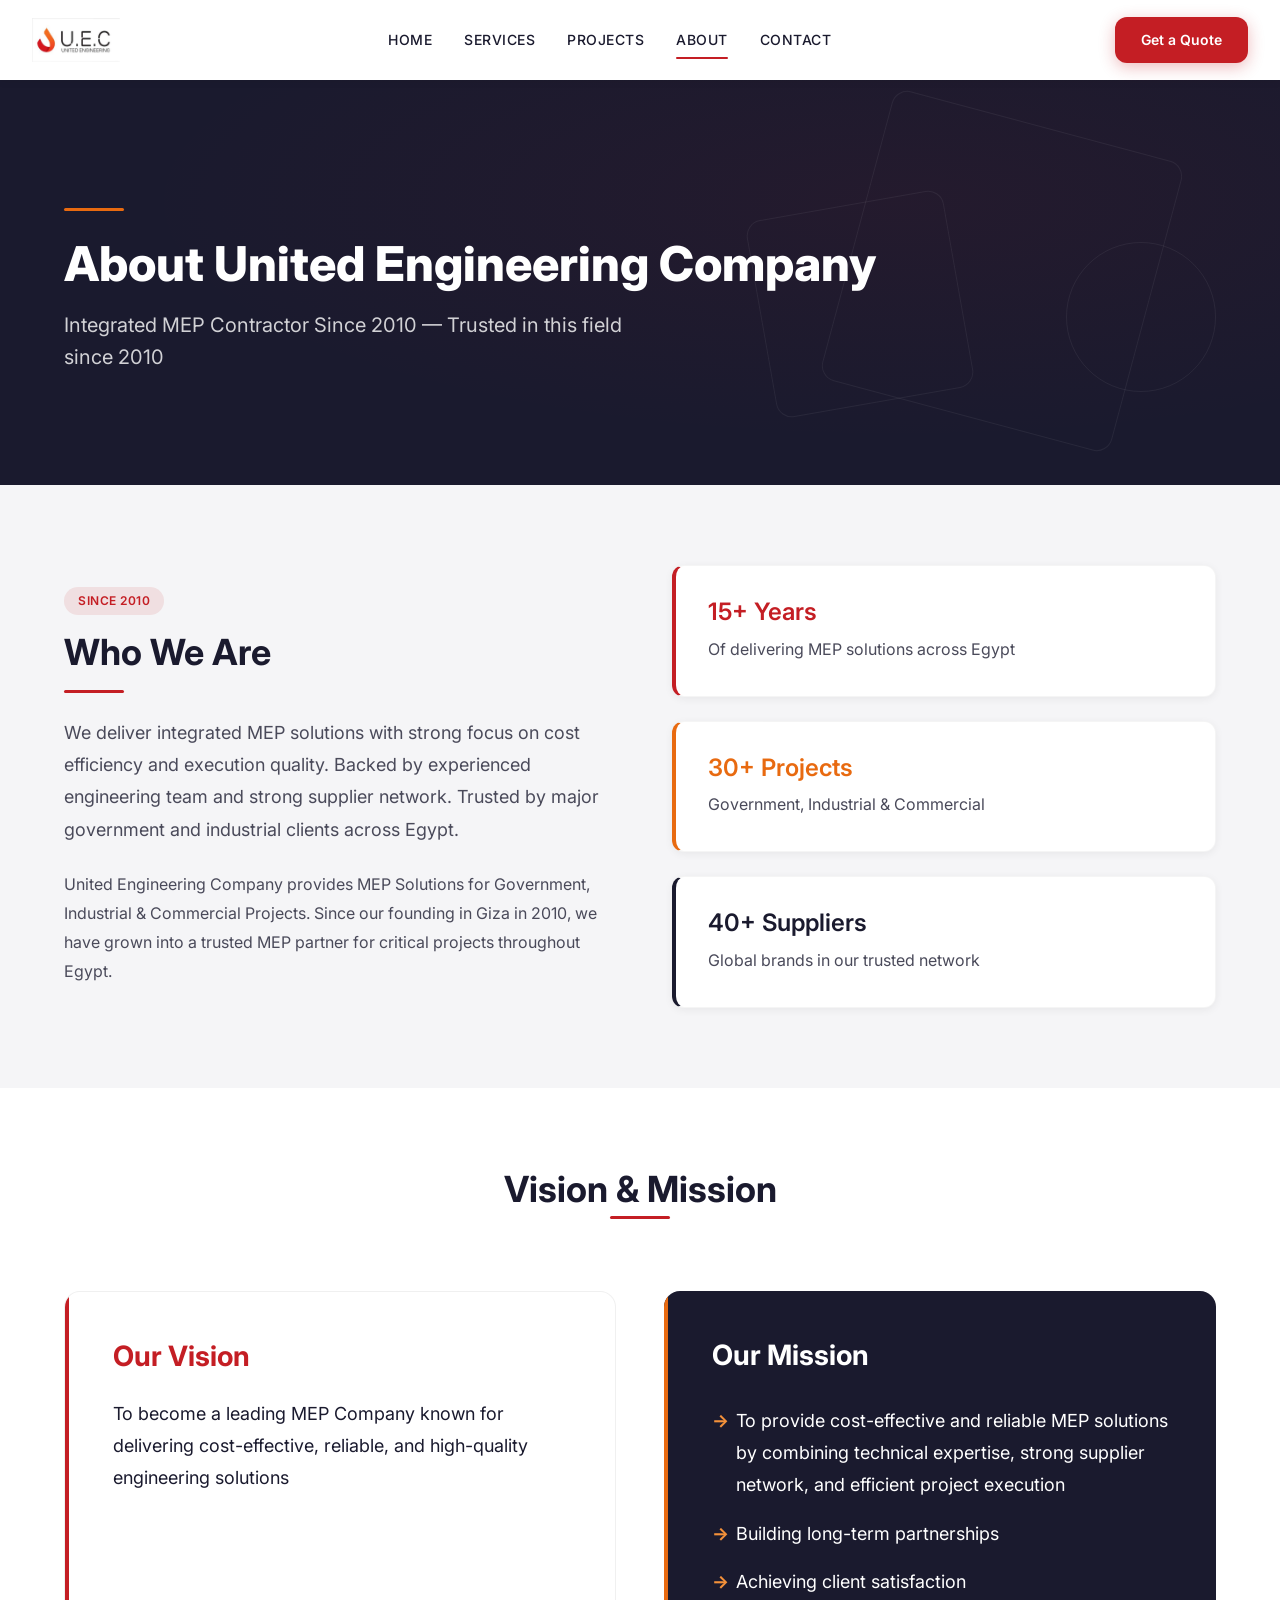
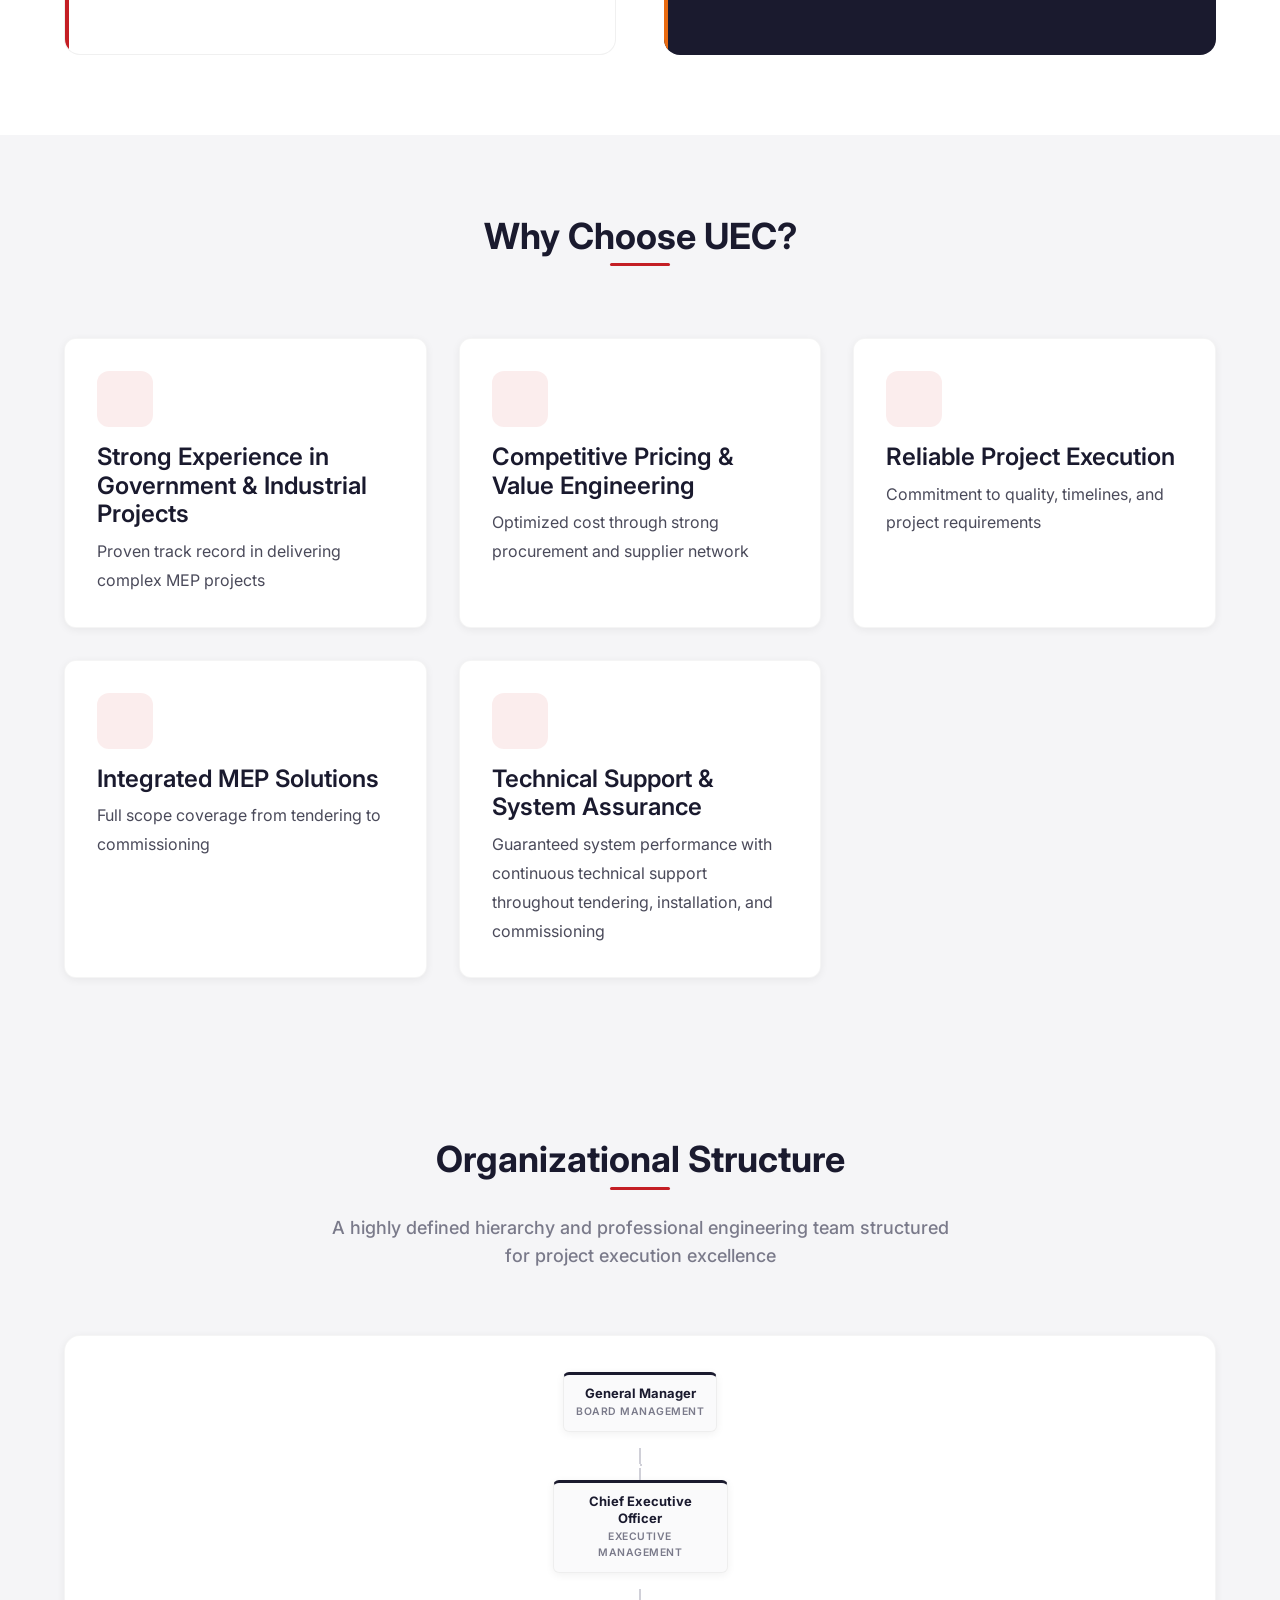
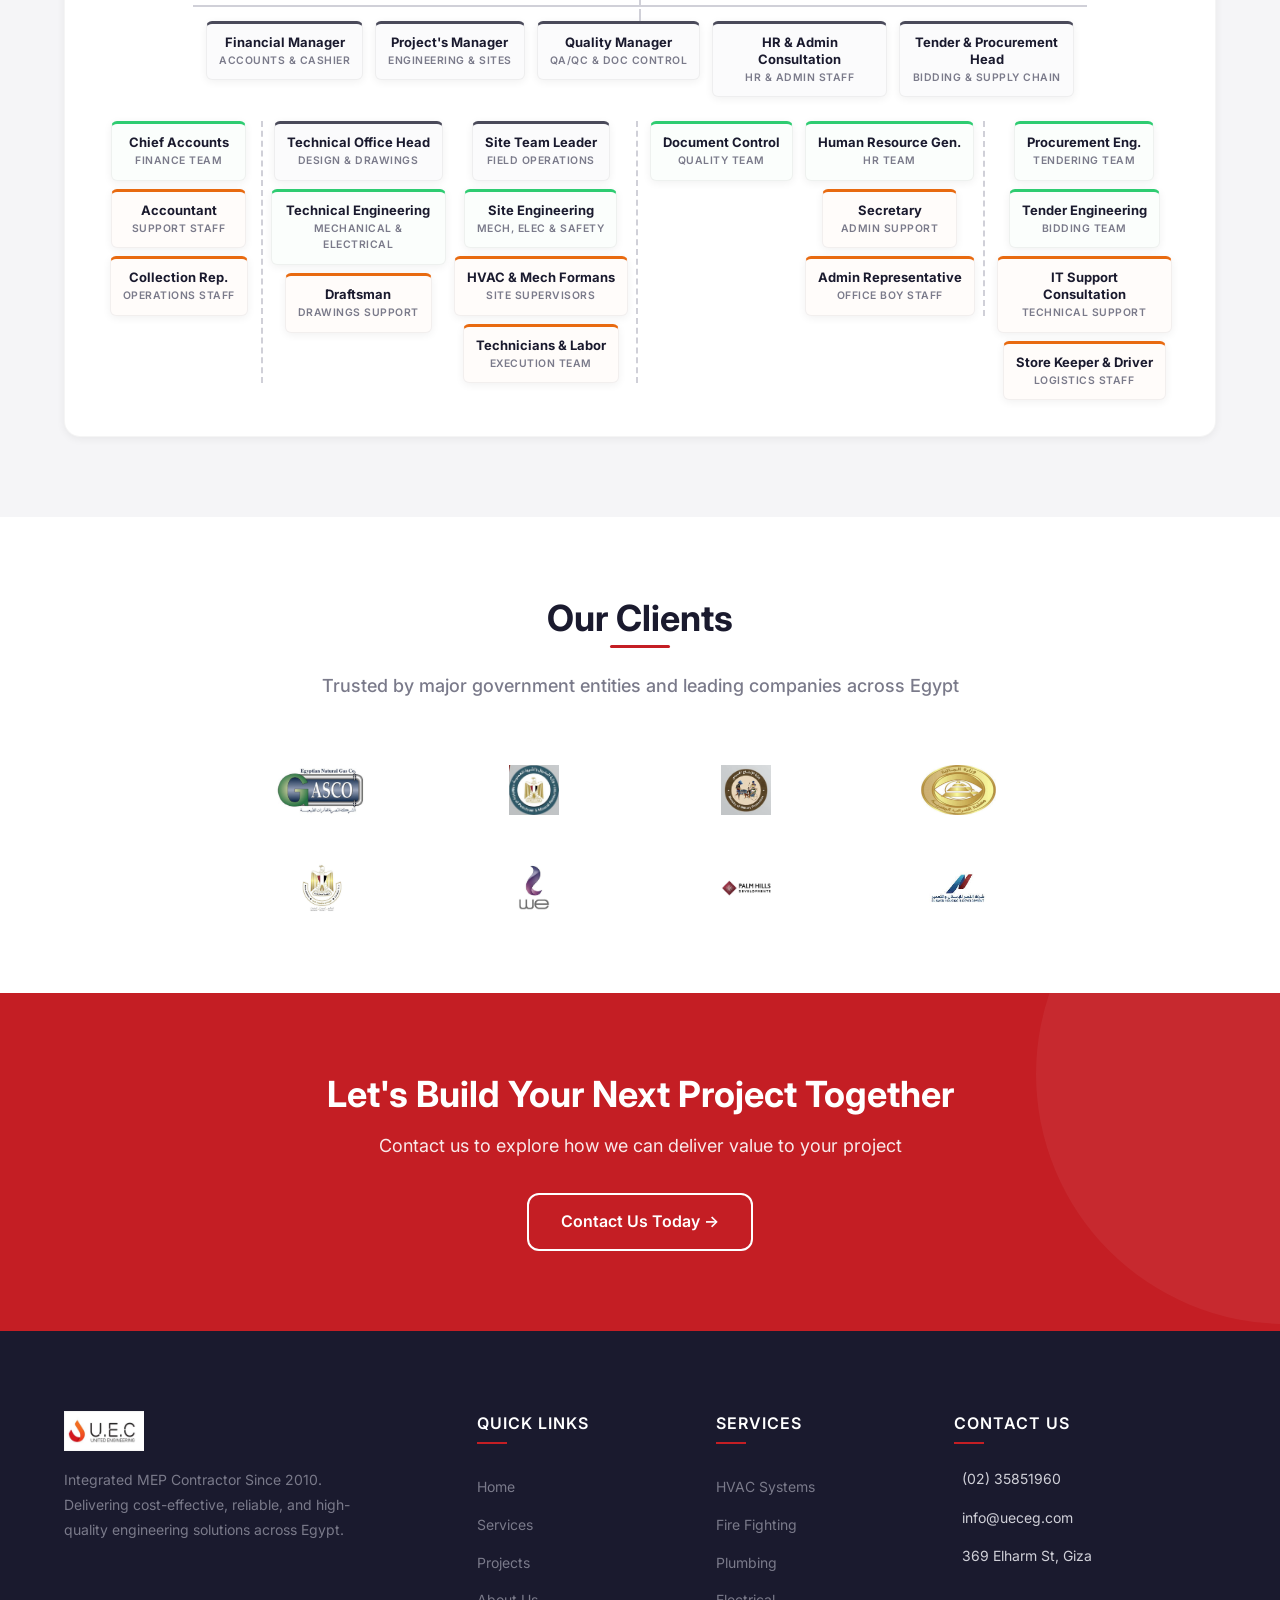
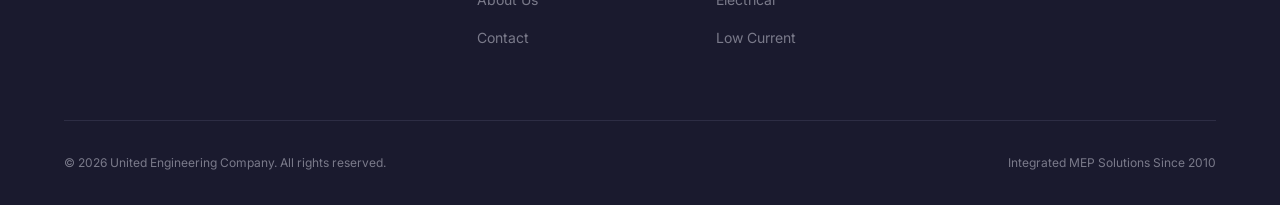
==== commit 3443e080: "Update images" ====
--- a/about.html
+++ b/about.html
@@ -199,10 +199,10 @@
           </div>
 
           <!-- Level 4: Specialized Teams -->
-          <div class="org-row" style="margin-top: var(--space-md);">
+          <div class="org-row" style="margin-top: var(--space-sm);">
             
             <!-- Under Financial: Chief Accounts -->
-            <div style="display: flex; flex-direction: column; align-items: center; gap: var(--space-md); min-width: 180px;">
+            <div style="display: flex; flex-direction: column; align-items: center; gap: var(--space-sm); min-width: 140px;">
               <div class="org-node node-team">
                 <h5>Chief Accounts</h5>
                 <p>Finance Team</p>
@@ -218,9 +218,9 @@
             </div>
 
             <!-- Under Projects: Technical Head & Site Leaders -->
-            <div style="display: flex; flex-direction: column; align-items: center; gap: var(--space-lg); min-width: 420px; border-left: 2px dashed var(--color-grey-light); padding-left: var(--space-md); border-right: 2px dashed var(--color-grey-light); padding-right: var(--space-md);">
-              <div class="org-row" style="gap: var(--space-md);">
-                <div style="display: flex; flex-direction: column; align-items: center; gap: var(--space-md);">
+            <div style="display: flex; flex-direction: column; align-items: center; gap: var(--space-sm); min-width: 290px; border-left: 2px dashed var(--color-grey-light); padding-left: var(--space-sm); border-right: 2px dashed var(--color-grey-light); padding-right: var(--space-sm);">
+              <div class="org-row" style="gap: var(--space-sm);">
+                <div style="display: flex; flex-direction: column; align-items: center; gap: var(--space-sm);">
                   <div class="org-node node-head">
                     <h5>Technical Office Head</h5>
                     <p>Design & Drawings</p>
@@ -234,7 +234,7 @@
                     <p>Drawings Support</p>
                   </div>
                 </div>
-                <div style="display: flex; flex-direction: column; align-items: center; gap: var(--space-md);">
+                <div style="display: flex; flex-direction: column; align-items: center; gap: var(--space-sm);">
                   <div class="org-node node-head">
                     <h5>Site Team Leader</h5>
                     <p>Field Operations</p>
@@ -256,7 +256,7 @@
             </div>
 
             <!-- Under Quality: Doc Control -->
-            <div style="display: flex; flex-direction: column; align-items: center; gap: var(--space-md); min-width: 180px;">
+            <div style="display: flex; flex-direction: column; align-items: center; gap: var(--space-sm); min-width: 140px;">
               <div class="org-node node-team">
                 <h5>Document Control</h5>
                 <p>Quality Team</p>
@@ -264,7 +264,7 @@
             </div>
 
             <!-- Under HR: HR Generalist & Secretary -->
-            <div style="display: flex; flex-direction: column; align-items: center; gap: var(--space-md); min-width: 180px; border-right: 2px dashed var(--color-grey-light); padding-right: var(--space-md);">
+            <div style="display: flex; flex-direction: column; align-items: center; gap: var(--space-sm); min-width: 140px; border-right: 2px dashed var(--color-grey-light); padding-right: var(--space-sm);">
               <div class="org-node node-team">
                 <h5>Human Resource Gen.</h5>
                 <p>HR Team</p>
@@ -280,7 +280,7 @@
             </div>
 
             <!-- Under Tender/Procurement: Procurement Eng, Tender Eng, IT Support -->
-            <div style="display: flex; flex-direction: column; align-items: center; gap: var(--space-md); min-width: 180px;">
+            <div style="display: flex; flex-direction: column; align-items: center; gap: var(--space-sm); min-width: 140px;">
               <div class="org-node node-team">
                 <h5>Procurement Eng.</h5>
                 <p>Tendering Team</p>
--- a/css/components.css
+++ b/css/components.css
@@ -884,8 +884,8 @@
    Organizational Structure Flowchart
    ============================================ */
 .org-structure {
-  margin-top: var(--space-3xl);
-  padding: var(--space-2xl) var(--space-md);
+  margin-top: var(--space-xl);
+  padding: var(--space-xl) var(--space-md);
   background: var(--color-white);
   border-radius: var(--radius-lg);
   box-shadow: var(--shadow-sm);
@@ -897,9 +897,9 @@
   display: flex;
   flex-direction: column;
   align-items: center;
-  gap: var(--space-xl);
-  min-width: 900px;
-  padding: var(--space-md) 0;
+  gap: var(--space-md);
+  min-width: 760px;
+  padding: var(--space-xs) 0;
   position: relative;
 }
 
@@ -907,7 +907,7 @@
   display: flex;
   justify-content: center;
   align-items: flex-start;
-  gap: var(--space-xl);
+  gap: 12px;
   width: 100%;
   position: relative;
 }
@@ -916,24 +916,24 @@
 .org-row-connected::before {
   content: '';
   position: absolute;
-  top: -16px;
+  top: -12px;
   left: 50%;
   transform: translateX(-50%);
   width: 2px;
-  height: 16px;
+  height: 12px;
   background: var(--color-grey-light);
 }
 
 .org-node {
   background: var(--color-bg);
-  border-radius: var(--radius-md);
-  padding: var(--space-md) var(--space-lg);
+  border-radius: var(--radius-sm);
+  padding: 10px 12px;
   text-align: center;
   box-shadow: var(--shadow-sm);
   border: 1px solid rgba(0, 0, 0, 0.05);
   transition: all var(--transition-base);
-  min-width: 180px;
-  max-width: 240px;
+  min-width: 135px;
+  max-width: 175px;
   display: flex;
   flex-direction: column;
   justify-content: center;
@@ -941,30 +941,31 @@
 }
 
 .org-node:hover {
-  transform: translateY(-4px);
+  transform: translateY(-3px);
   box-shadow: var(--shadow-md);
   background: var(--color-white);
 }
 
 .org-node h5 {
-  font-size: var(--font-size-base);
+  font-size: 0.8125rem;
   font-weight: var(--font-weight-bold);
   color: var(--color-dark);
   margin-bottom: 2px;
+  line-height: 1.3;
 }
 
 .org-node p {
-  font-size: var(--font-size-xs);
+  font-size: 0.65rem;
   color: var(--color-grey);
   font-weight: var(--font-weight-semibold);
   text-transform: uppercase;
-  letter-spacing: 0.8px;
+  letter-spacing: 0.5px;
   margin: 0;
 }
 
 /* color-coding by department roles */
 .node-management {
-  border-top: 4px solid var(--color-dark);
+  border-top: 3px solid var(--color-dark);
   background: rgba(26, 26, 46, 0.02);
 }
 .node-management:hover {
@@ -973,7 +974,7 @@
 }
 
 .node-head {
-  border-top: 4px solid var(--color-grey-dark);
+  border-top: 3px solid var(--color-grey-dark);
   background: rgba(74, 74, 90, 0.02);
 }
 .node-head:hover {
@@ -981,7 +982,7 @@
 }
 
 .node-team {
-  border-top: 4px solid var(--color-success);
+  border-top: 3px solid var(--color-success);
   background: rgba(46, 204, 113, 0.02);
 }
 .node-team:hover {
@@ -989,7 +990,7 @@
 }
 
 .node-support {
-  border-top: 4px solid var(--color-accent);
+  border-top: 3px solid var(--color-accent);
   background: rgba(232, 106, 16, 0.02);
 }
 .node-support:hover {
@@ -1002,7 +1003,7 @@
   justify-content: center;
   position: relative;
   width: 100%;
-  padding-top: var(--space-lg);
+  padding-top: var(--space-md);
 }
 
 .org-branch-container::before {
@@ -1012,14 +1013,14 @@
   left: 50%;
   transform: translateX(-50%);
   width: 2px;
-  height: var(--space-lg);
+  height: var(--space-md);
   background: var(--color-grey-light);
 }
 
 /* horizontal branch bar */
 .org-branch-bar {
   position: absolute;
-  top: var(--space-lg);
+  top: var(--space-md);
   left: 10%;
   right: 10%;
   height: 2px;
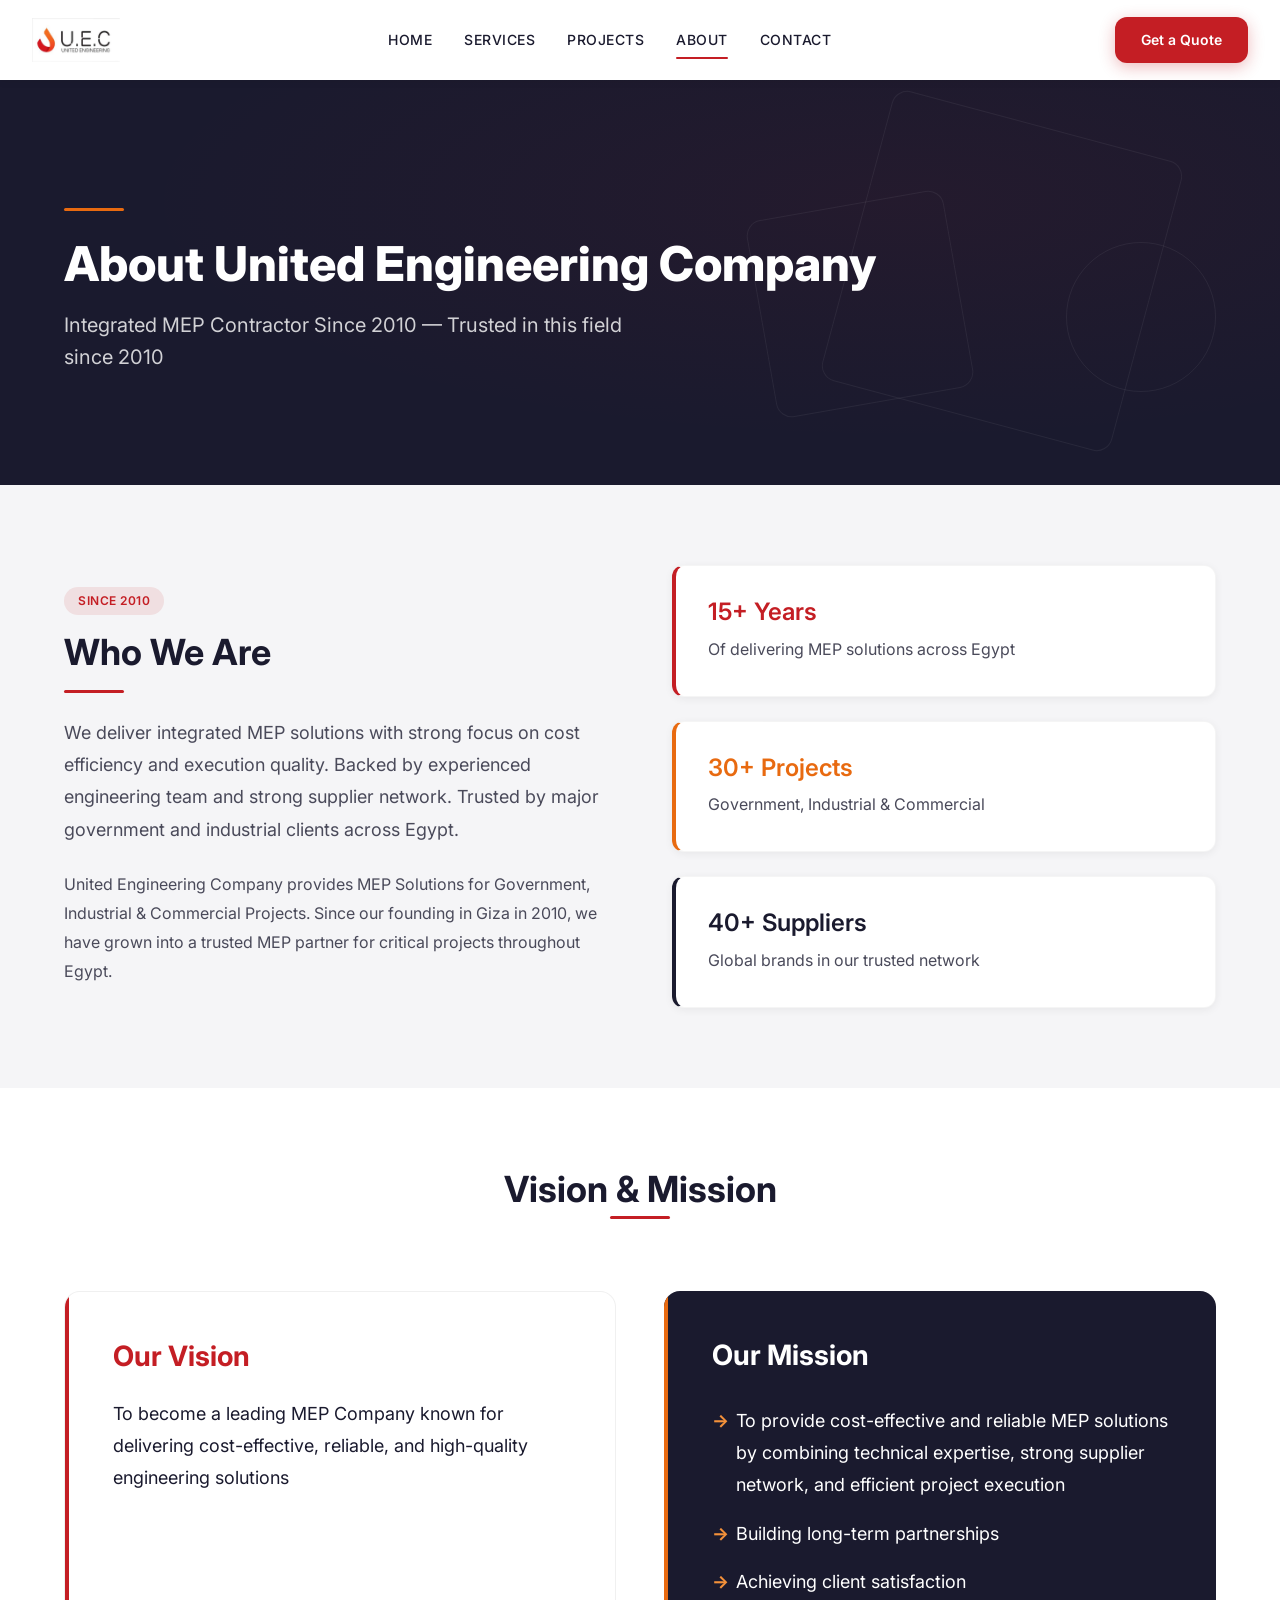
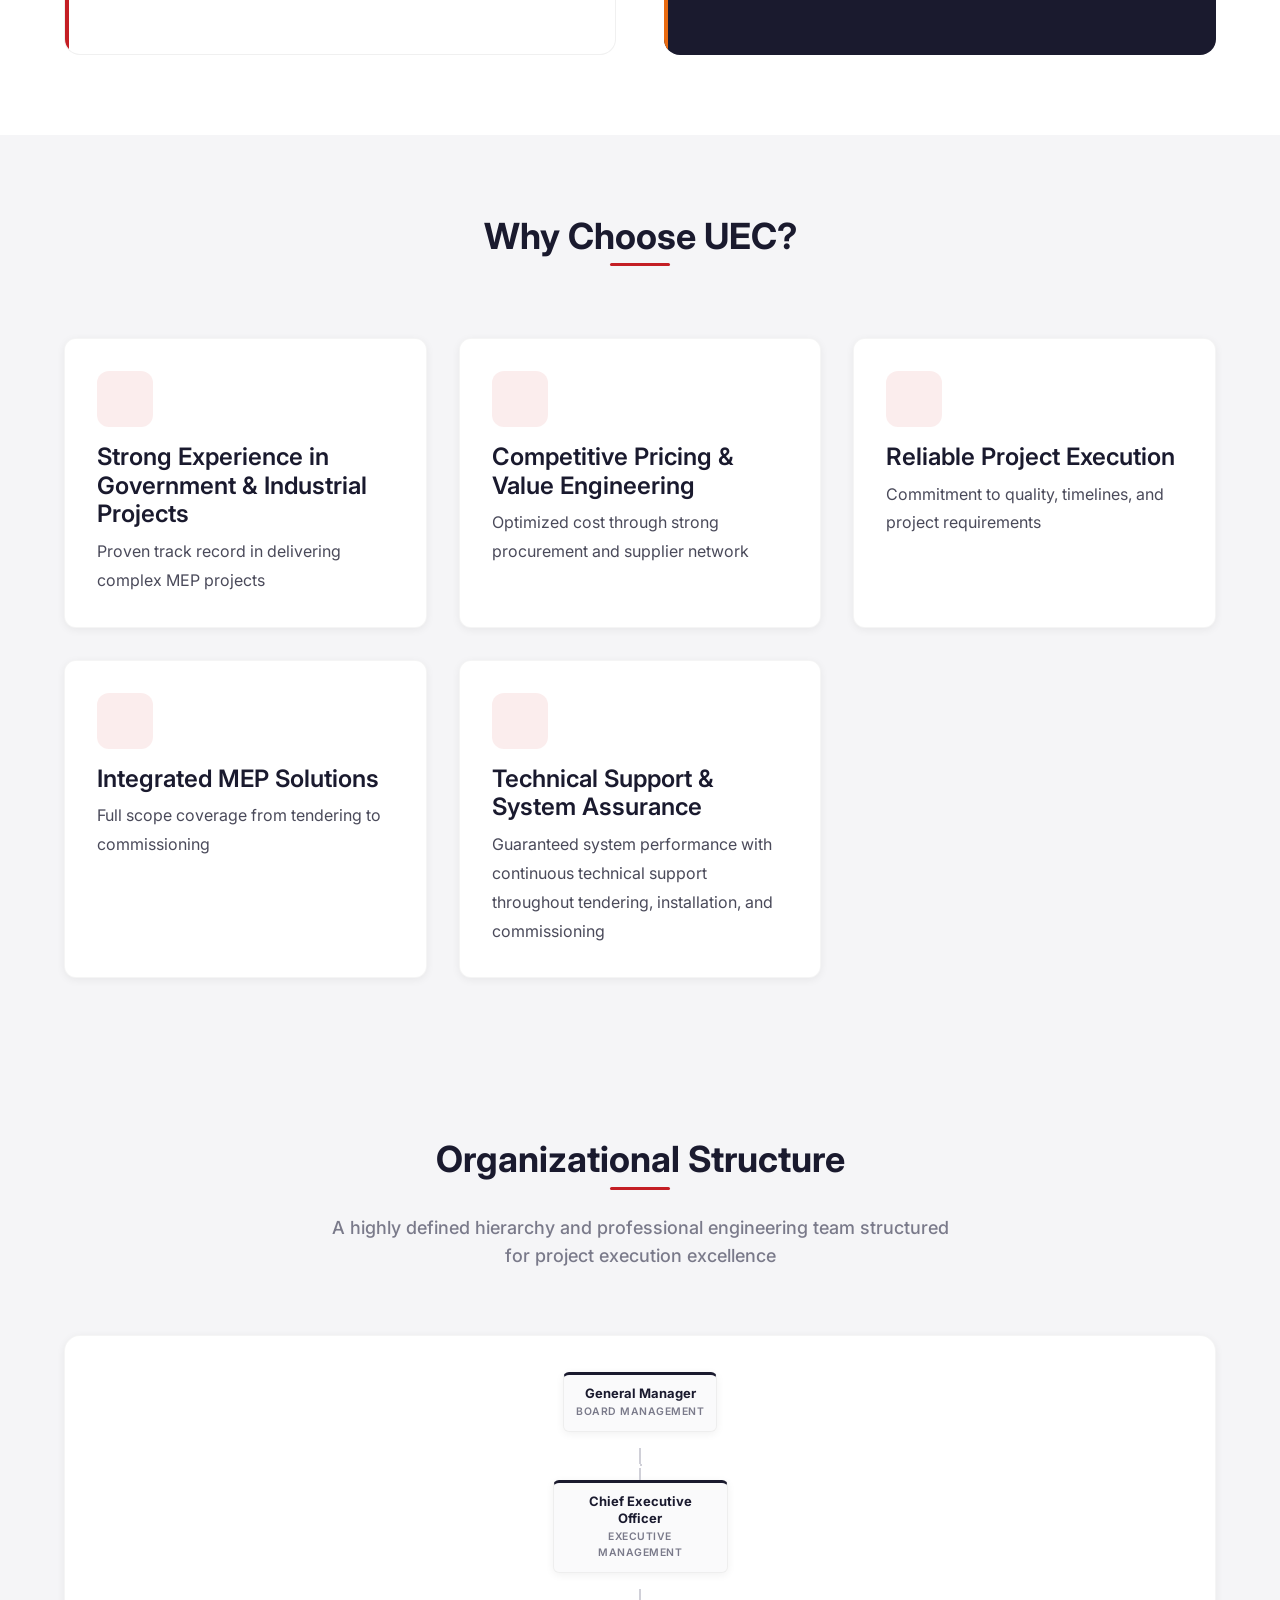
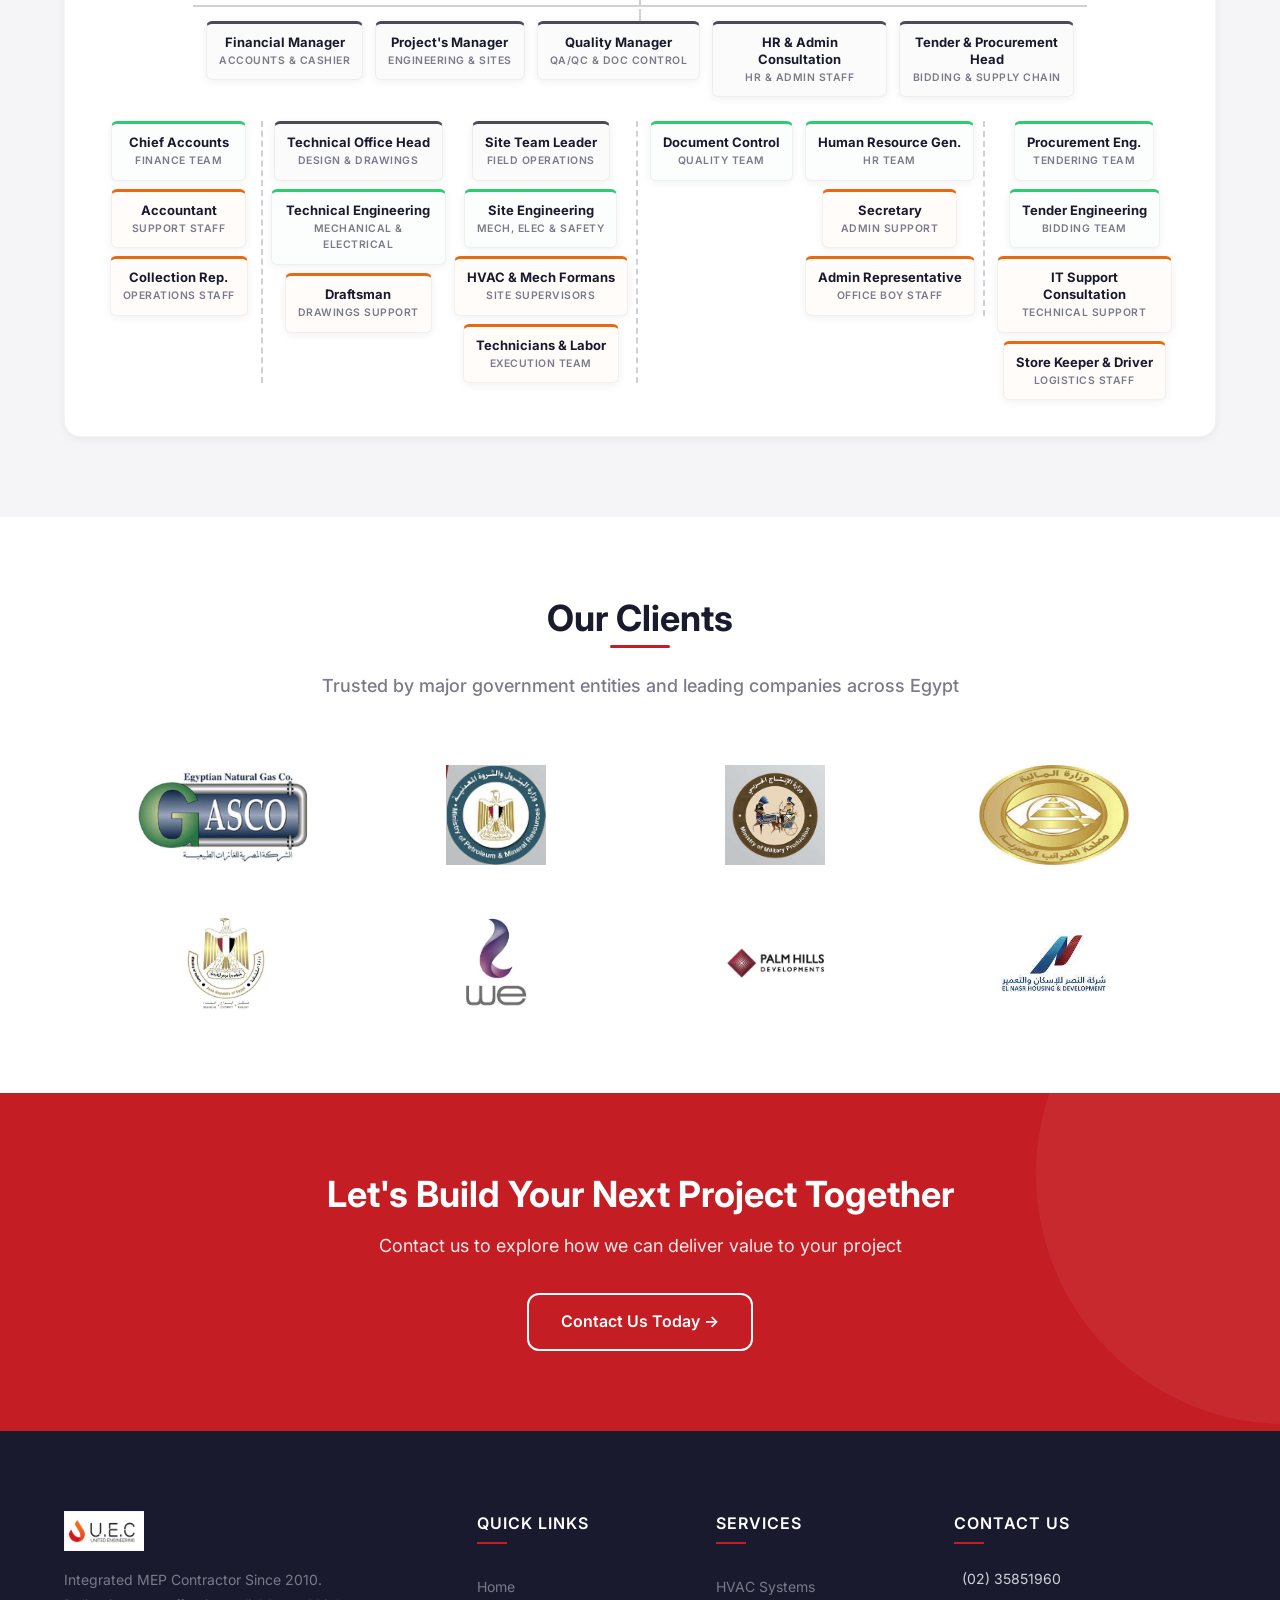
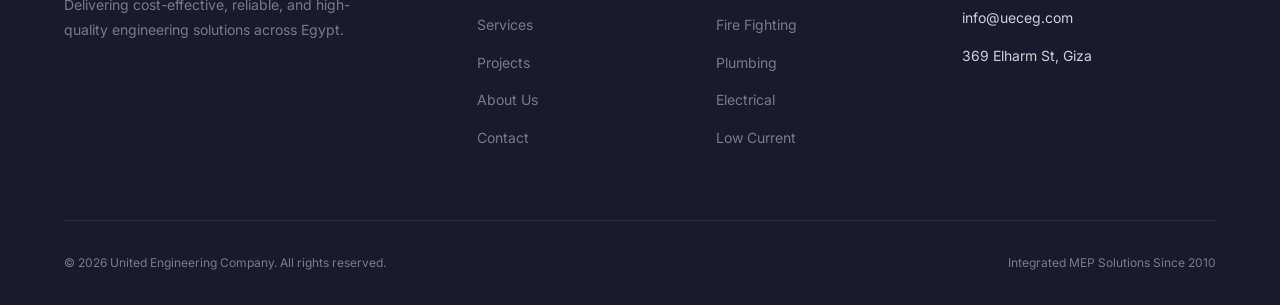
==== commit ccf8eb7a: "Style: Make client logos 2x larger and fix infinite seamless marquee loop" ====
--- a/about.html
+++ b/about.html
@@ -313,7 +313,7 @@
         <h2>Our Clients</h2>
         <p class="subtitle">Trusted by major government entities and leading companies across Egypt</p>
       </div>
-      <div class="logo-grid reveal-stagger" style="max-width:800px;margin:0 auto;grid-template-columns:repeat(4,1fr);gap:var(--space-2xl);">
+      <div class="logo-grid reveal-stagger" style="max-width:1050px;margin:0 auto;grid-template-columns:repeat(4,1fr);gap:var(--space-2xl);">
         <img src="assets/images/clients/client_gasco.png" alt="GASCO - Egyptian Natural Gas Company">
         <img src="assets/images/clients/client_ministry_petroleum.jpeg" alt="Ministry of Petroleum">
         <img src="assets/images/clients/client_ministry_military_production.jpeg" alt="Ministry of Military Production">
--- a/css/components.css
+++ b/css/components.css
@@ -196,6 +196,7 @@
   overflow: hidden;
   position: relative;
   padding: var(--space-xl) 0;
+  width: 100%;
 }
 
 .logo-marquee::before,
@@ -211,40 +212,55 @@
 
 .logo-marquee::before {
   left: 0;
-  background: linear-gradient(to right, var(--color-bg), transparent);
+  background: linear-gradient(to right, var(--color-bg-alt), transparent);
 }
 
 .logo-marquee::after {
   right: 0;
-  background: linear-gradient(to left, var(--color-bg), transparent);
+  background: linear-gradient(to left, var(--color-bg-alt), transparent);
 }
 
 .logo-marquee-track {
   display: flex;
+  align-items: center;
+  width: max-content;
+  will-change: transform;
+  animation: marquee 40s linear infinite;
+}
+
+.logo-marquee-group {
+  display: flex;
+  align-items: center;
   gap: var(--space-3xl);
-  align-items: center;
-  animation: marquee 30s linear infinite;
-  width: max-content;
+  padding-right: var(--space-3xl);
+  flex-shrink: 0;
 }
 
 .logo-marquee-track img {
-  max-height: 44px;
+  height: 88px;
+  max-height: 88px;
   width: auto;
   object-fit: contain;
   filter: grayscale(30%);
-  opacity: 0.7;
-  transition: all var(--transition-base);
+  opacity: 0.85;
+  transition: filter var(--transition-base), opacity var(--transition-base), transform var(--transition-base);
   flex-shrink: 0;
 }
 
 .logo-marquee-track img:hover {
   filter: grayscale(0%);
   opacity: 1;
+  transform: scale(1.05);
+}
+
+#clients .logo-grid img {
+  max-height: 100px;
+  max-width: 240px;
 }
 
 @keyframes marquee {
-  0%   { transform: translateX(0); }
-  100% { transform: translateX(-50%); }
+  0%   { transform: translate3d(0, 0, 0); }
+  100% { transform: translate3d(-50%, 0, 0); }
 }
 
 /* ── Stats Counter ── */
